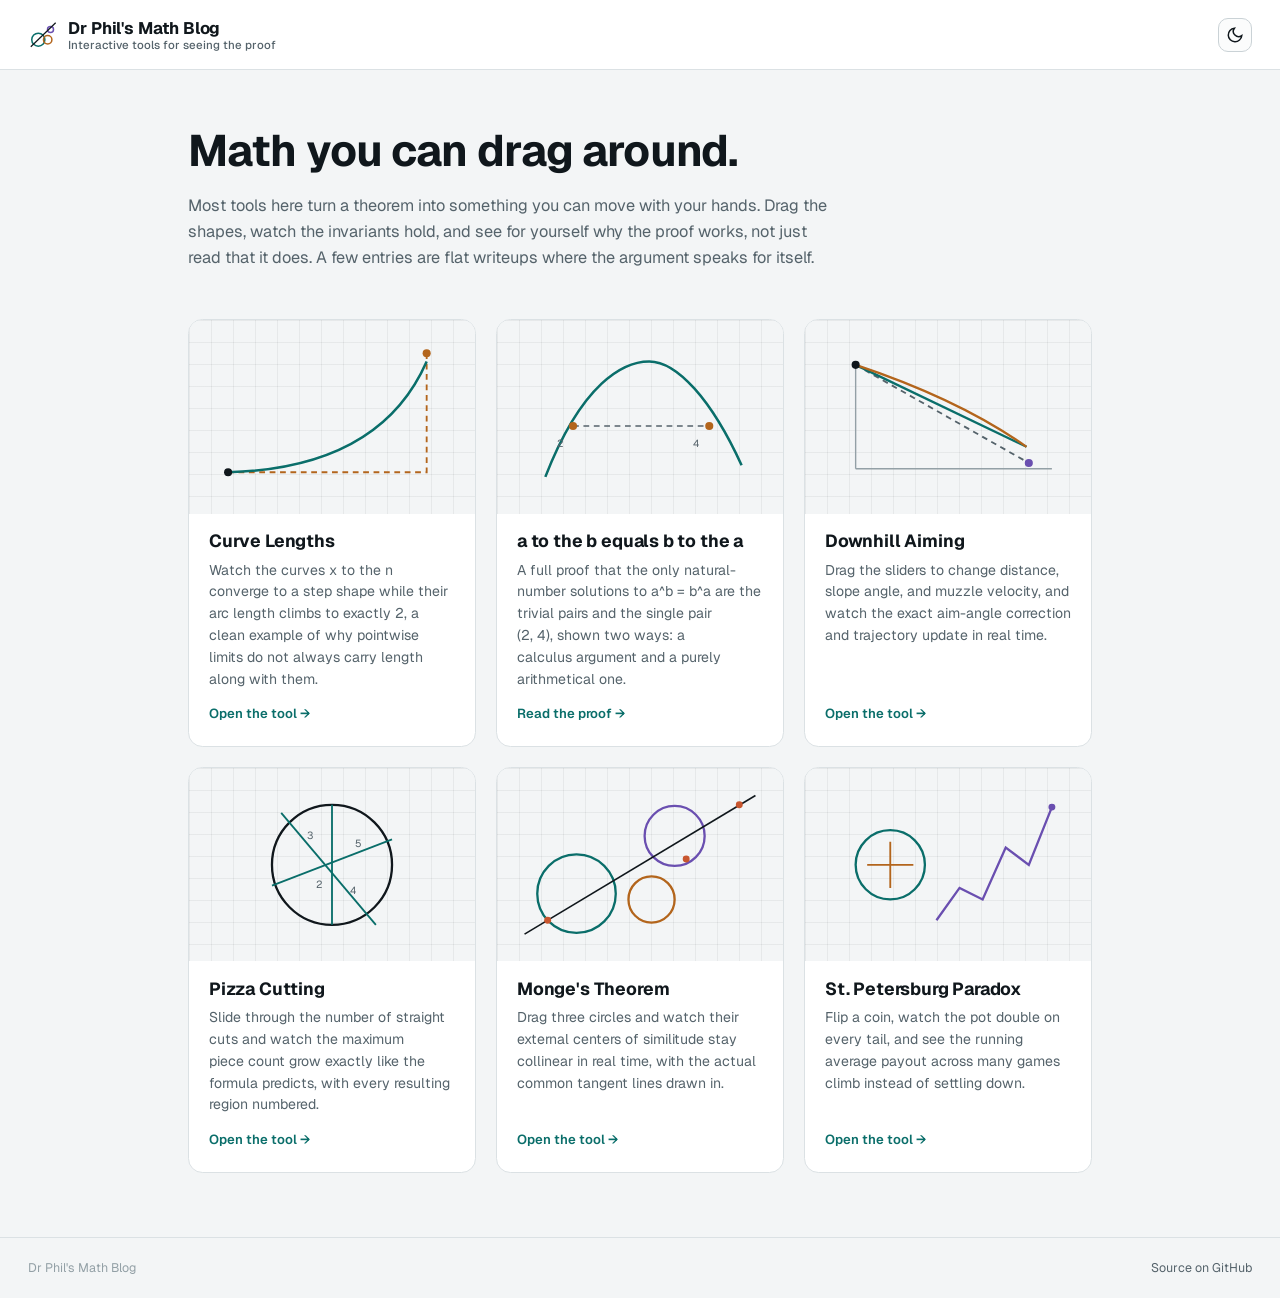
==== index.html @ b158f84a "Add St. Petersburg Paradox interactive coin flip simulator Adds a new tool page with a single coin f" ====
<!doctype html>
<html lang="en">
<head>
<meta charset="UTF-8" />
<meta name="viewport" content="width=device-width, initial-scale=1.0" />
<title>Dr Phil's Math Blog</title>
<meta name="description" content="Interactive math tools and explainers from Dr Phil: draggable, sliding, and animated illustrations of theorems from geometry, ballistics, combinatorics, and analysis." />

<link rel="preconnect" href="https://fonts.googleapis.com" />
<link rel="preconnect" href="https://fonts.gstatic.com" crossorigin />
<link href="https://api.fontshare.com/v2/css?f[]=jetbrains-mono@400,500,700&display=swap" rel="stylesheet" />
<link href="https://fonts.googleapis.com/css2?family=Geist:wght@400..700&display=swap" rel="stylesheet" />

<link rel="icon" href="data:image/svg+xml,%3Csvg xmlns='http://www.w3.org/2000/svg' viewBox='0 0 32 32'%3E%3Crect width='32' height='32' rx='6' fill='%230b0f14'/%3E%3Ccircle cx='11' cy='20' r='6' fill='none' stroke='%2358d3c9' stroke-width='1.6'/%3E%3Ccircle cx='21' cy='20' r='4' fill='none' stroke='%23e3a548' stroke-width='1.6'/%3E%3Ccircle cx='24' cy='10' r='3' fill='none' stroke='%23e3a548' stroke-width='1.6'/%3E%3Cline x1='4' y1='27' x2='29' y2='4' stroke='%23f2f4f6' stroke-width='1.2'/%3E%3C/svg%3E" />

<link rel="stylesheet" href="css/base.css" />
<link rel="stylesheet" href="css/theme.css" />
<link rel="stylesheet" href="css/home.css" />
</head>
<body>
<div class="home">

  <header class="home-topbar">
    <div class="brand" aria-label="Dr Phil's Math Blog logo">
      <svg width="30" height="30" viewBox="0 0 32 32" fill="none" aria-hidden="true">
        <circle cx="11" cy="21" r="7" stroke="var(--c-a)" stroke-width="1.6"/>
        <circle cx="21" cy="21" r="4.5" stroke="var(--c-b)" stroke-width="1.6"/>
        <circle cx="24" cy="10" r="3.2" stroke="var(--c-c)" stroke-width="1.6"/>
        <line x1="3" y1="28.5" x2="29.5" y2="3" stroke="var(--color-text)" stroke-width="1.3"/>
      </svg>
      <div class="brand-text">
        <span class="brand-title">Dr Phil's Math Blog</span>
        <span class="brand-sub">Interactive tools for seeing the proof</span>
      </div>
    </div>
    <button class="theme-toggle" id="themeToggle" type="button" aria-label="Switch to light mode">
      <svg width="18" height="18" viewBox="0 0 24 24" fill="none" stroke="currentColor" stroke-width="2"><path d="M21 12.79A9 9 0 1 1 11.21 3 7 7 0 0 0 21 12.79z"/></svg>
    </button>
  </header>

  <main class="home-main">

    <section class="hero">
      <h1>Math you can drag around.</h1>
      <p>Most tools here turn a theorem into something you can move with your hands. Drag the shapes, watch the invariants hold, and see for yourself why the proof works, not just read that it does. A few entries are flat writeups where the argument speaks for itself.</p>
    </section>

    <section class="tool-grid">

      <a class="tool-card" href="tools/curve-lengths/">
        <div class="tool-card-preview" aria-hidden="true">
          <svg viewBox="0 0 220 140" width="100%" height="100%">
            <path d="M20 118 L192 118 L192 15" fill="none" stroke="var(--c-b)" stroke-width="1.6" stroke-dasharray="5 4"/>
            <path d="M20 118 C 90 116, 160 95, 192 22" fill="none" stroke="var(--c-a)" stroke-width="2.2"/>
            <circle cx="20" cy="118" r="3.5" fill="var(--color-text)"/>
            <circle cx="192" cy="15" r="3.5" fill="var(--c-b)"/>
          </svg>
        </div>
        <div class="tool-card-body">
          <h2>Curve Lengths</h2>
          <p>Watch the curves x to the n converge to a step shape while their arc length climbs to exactly 2, a clean example of why pointwise limits do not always carry length along with them.</p>
          <span class="tool-card-cta">Open the tool &rarr;</span>
        </div>
      </a>
      <a class="tool-card" href="tools/ab-ba/">
        <div class="tool-card-preview" aria-hidden="true">
          <svg viewBox="0 0 220 140" width="100%" height="100%">
            <path d="M28 122 C 60 40, 96 22, 118 22 C 142 22, 172 55, 198 112" fill="none" stroke="var(--c-a)" stroke-width="2.2"/>
            <line x1="52" y1="78" x2="170" y2="78" stroke="var(--color-text-muted)" stroke-width="1.4" stroke-dasharray="5 4"/>
            <circle cx="52" cy="78" r="3.5" fill="var(--c-b)"/>
            <circle cx="170" cy="78" r="3.5" fill="var(--c-b)"/>
            <text x="38" y="96" font-size="9" fill="var(--color-text-muted)">2</text>
            <text x="156" y="96" font-size="9" fill="var(--color-text-muted)">4</text>
          </svg>
        </div>
        <div class="tool-card-body">
          <h2>a to the b equals b to the a</h2>
          <p>A full proof that the only natural-number solutions to a^b = b^a are the trivial pairs and the single pair (2, 4), shown two ways: a calculus argument and a purely arithmetical one.</p>
          <span class="tool-card-cta">Read the proof &rarr;</span>
        </div>
      </a>
      <a class="tool-card" href="tools/downhill-aiming/">
        <div class="tool-card-preview" aria-hidden="true">
          <svg viewBox="0 0 220 140" width="100%" height="100%">
            <line x1="30" y1="25" x2="30" y2="115" stroke="var(--color-text-faint)" stroke-width="1.2"/>
            <line x1="30" y1="115" x2="200" y2="115" stroke="var(--color-text-faint)" stroke-width="1.2"/>
            <line x1="30" y1="25" x2="180" y2="110" stroke="var(--color-text-muted)" stroke-width="1.6" stroke-dasharray="5 4"/>
            <line x1="30" y1="25" x2="178" y2="96" stroke="var(--c-a)" stroke-width="2"/>
            <path d="M30,25 Q120,55 178,96" fill="none" stroke="var(--c-b)" stroke-width="2"/>
            <circle cx="30" cy="25" r="3.5" fill="var(--color-text)"/>
            <circle cx="180" cy="110" r="3.5" fill="var(--c-c)"/>
          </svg>
        </div>
        <div class="tool-card-body">
          <h2>Downhill Aiming</h2>
          <p>Drag the sliders to change distance, slope angle, and muzzle velocity, and watch the exact aim-angle correction and trajectory update in real time.</p>
          <span class="tool-card-cta">Open the tool &rarr;</span>
        </div>
      </a>
      <a class="tool-card" href="tools/pizza-cutting/">
        <div class="tool-card-preview" aria-hidden="true">
          <svg viewBox="0 0 220 140" width="100%" height="100%">
            <circle cx="110" cy="70" r="52" fill="none" stroke="var(--color-text)" stroke-width="2"/>
            <line x1="66" y1="25" x2="148" y2="122" stroke="var(--c-a)" stroke-width="1.6"/>
            <line x1="58" y1="88" x2="162" y2="48" stroke="var(--c-a)" stroke-width="1.6"/>
            <line x1="110" y1="18" x2="110" y2="122" stroke="var(--c-a)" stroke-width="1.6"/>
            <text x="88" y="48" font-size="9" fill="var(--color-text-muted)">3</text>
            <text x="130" y="55" font-size="9" fill="var(--color-text-muted)">5</text>
            <text x="96" y="90" font-size="9" fill="var(--color-text-muted)">2</text>
            <text x="126" y="95" font-size="9" fill="var(--color-text-muted)">4</text>
          </svg>
        </div>
        <div class="tool-card-body">
          <h2>Pizza Cutting</h2>
          <p>Slide through the number of straight cuts and watch the maximum piece count grow exactly like the formula predicts, with every resulting region numbered.</p>
          <span class="tool-card-cta">Open the tool &rarr;</span>
        </div>
      </a>
      <a class="tool-card" href="tools/monge-theorem/">
        <div class="tool-card-preview" aria-hidden="true">
          <svg viewBox="0 0 220 140" width="100%" height="100%">
            <circle cx="55" cy="95" r="34" fill="none" stroke="var(--c-a)" stroke-width="2"/>
            <circle cx="120" cy="100" r="20" fill="none" stroke="var(--c-b)" stroke-width="2"/>
            <circle cx="140" cy="45" r="26" fill="none" stroke="var(--c-c)" stroke-width="2"/>
            <line x1="10" y1="130" x2="210" y2="10" stroke="var(--color-text)" stroke-width="1.4"/>
            <circle cx="196" cy="18" r="3" fill="var(--ext-color)"/>
            <circle cx="150" cy="65" r="3" fill="var(--ext-color)"/>
            <circle cx="30" cy="118" r="3" fill="var(--ext-color)"/>
          </svg>
        </div>
        <div class="tool-card-body">
          <h2>Monge's Theorem</h2>
          <p>Drag three circles and watch their external centers of similitude stay collinear in real time, with the actual common tangent lines drawn in.</p>
          <span class="tool-card-cta">Open the tool &rarr;</span>
        </div>
      </a>
      <a class="tool-card" href="tools/st-petersburg-paradox/">
        <div class="tool-card-preview" aria-hidden="true">
          <svg viewBox="0 0 220 140" width="100%" height="100%">
            <circle cx="60" cy="70" r="30" fill="none" stroke="var(--c-a)" stroke-width="2"/>
            <path d="M40 70 h40 M60 50 v40" stroke="var(--c-b)" stroke-width="1.6"/>
            <path d="M100 118 L120 90 L140 100 L160 55 L180 70 L200 20" fill="none" stroke="var(--c-c)" stroke-width="2"/>
            <circle cx="200" cy="20" r="3" fill="var(--c-c)"/>
          </svg>
        </div>
        <div class="tool-card-body">
          <h2>St. Petersburg Paradox</h2>
          <p>Flip a coin, watch the pot double on every tail, and see the running average payout across many games climb instead of settling down.</p>
          <span class="tool-card-cta">Open the tool &rarr;</span>
        </div>
      </a>

    </section>

  </main>

  <footer class="home-footer">
    <span>Dr Phil's Math Blog</span>
    <a href="https://github.com/DrPhil-dev/Dr-Phil-s-Math-Blog" target="_blank" rel="noopener">Source on GitHub</a>
  </footer>

</div>

<script src="js/home.js"></script>
</body>
</html>
---- css/base.css ----
*,
*::before,
*::after {
  box-sizing: border-box;
  margin: 0;
  padding: 0;
}

html {
  -moz-text-size-adjust: none;
  -webkit-text-size-adjust: none;
  text-size-adjust: none;
  -webkit-font-smoothing: antialiased;
  -moz-osx-font-smoothing: grayscale;
  text-rendering: optimizeLegibility;
}

body {
  min-height: 100dvh;
  line-height: 1.6;
  font-family: var(--font-body, sans-serif);
  font-size: var(--text-base);
  color: var(--color-text);
  background-color: var(--color-bg);
  overflow: hidden;
}

img,
picture,
video,
canvas,
svg {
  display: block;
  max-width: 100%;
  height: auto;
}
ul[role='list'],
ol[role='list'] {
  list-style: none;
}
input,
button,
textarea,
select {
  font: inherit;
  color: inherit;
}

h1,
h2,
h3,
h4,
h5,
h6 {
  text-wrap: balance;
  line-height: 1.15;
}
p,
li,
figcaption {
  text-wrap: pretty;
}

::selection {
  background: oklch(from var(--color-primary) l c h / 0.25);
  color: var(--color-text);
}

:focus-visible {
  outline: 2px solid var(--color-primary);
  outline-offset: 2px;
  border-radius: var(--radius-sm);
}

@media (prefers-reduced-motion: reduce) {
  *,
  *::before,
  *::after {
    animation-duration: 0.01ms !important;
    animation-iteration-count: 1 !important;
    transition-duration: 0.01ms !important;
  }
}

button {
  cursor: pointer;
  background: none;
  border: none;
}
table {
  border-collapse: collapse;
  width: 100%;
}

a,
button,
[role='button'],
[role='link'],
input,
textarea,
select {
  transition:
    color var(--transition-interactive),
    background var(--transition-interactive),
    border-color var(--transition-interactive),
    box-shadow var(--transition-interactive);
}

.sr-only {
  position: absolute;
  width: 1px;
  height: 1px;
  padding: 0;
  margin: -1px;
  overflow: hidden;
  clip: rect(0, 0, 0, 0);
  white-space: nowrap;
  border-width: 0;
}
---- css/theme.css ----
:root,
[data-theme='light'] {
  --color-bg: #f3f5f6;
  --color-surface: #ffffff;
  --color-surface-2: #fbfcfc;
  --color-surface-offset: #eceff1;
  --color-divider: #dbe1e4;
  --color-border: #cad2d6;

  --color-text: #10171c;
  --color-text-muted: #55636b;
  --color-text-faint: #93a0a6;
  --color-text-inverse: #f7f9fa;

  --color-primary: #0a6e6a;
  --color-primary-hover: #085652;
  --color-primary-highlight: #d6e9e7;

  /* circle identity colors */
  --c-a: #0a6e6a;
  --c-b: #b3651c;
  --c-c: #6a4fb0;

  --line-color: #10171c;
  --ext-color: #c8562f;
  --int-color: #3a7ecf;
  --pair-ab: #c8562f;
  --pair-bc: #3a7ecf;
  --pair-ac: #1f9e6d;

  --shadow-sm: 0 1px 2px oklch(0.2 0.01 210 / 0.08);
  --shadow-md: 0 4px 16px oklch(0.2 0.01 210 / 0.10);
  --shadow-lg: 0 16px 40px oklch(0.2 0.01 210 / 0.16);

  --radius-sm: 0.375rem;
  --radius-md: 0.625rem;
  --radius-lg: 0.9rem;
  --radius-full: 9999px;
  --transition-interactive: 160ms cubic-bezier(0.16, 1, 0.3, 1);

  --font-display: 'Geist', 'Segoe UI', sans-serif;
  --font-body: 'Geist', 'Segoe UI', sans-serif;
  --font-mono: 'JetBrains Mono', 'Consolas', monospace;

  --grid-line: oklch(0.2 0.01 210 / 0.06);
  --grid-line-strong: oklch(0.2 0.01 210 / 0.11);

  color-scheme: light;
}

[data-theme='dark'] {
  --color-bg: #0a0e12;
  --color-surface: #10151a;
  --color-surface-2: #141a20;
  --color-surface-offset: #171e25;
  --color-divider: #232c33;
  --color-border: #2b3540;

  --color-text: #eef2f4;
  --color-text-muted: #92a2ab;
  --color-text-faint: #576570;
  --color-text-inverse: #0a0e12;

  --color-primary: #4fc3bb;
  --color-primary-hover: #6bd4cc;
  --color-primary-highlight: #17302e;

  --c-a: #4fc3bb;
  --c-b: #e3a548;
  --c-c: #a586f0;

  --line-color: #f2f4f6;
  --ext-color: #ef8452;
  --int-color: #6fb1f2;
  --pair-ab: #ef8452;
  --pair-bc: #6fb1f2;
  --pair-ac: #4fd39a;

  --shadow-sm: 0 1px 2px oklch(0 0 0 / 0.3);
  --shadow-md: 0 4px 16px oklch(0 0 0 / 0.35);
  --shadow-lg: 0 16px 40px oklch(0 0 0 / 0.5);

  --grid-line: oklch(1 0 0 / 0.045);
  --grid-line-strong: oklch(1 0 0 / 0.09);

  color-scheme: dark;
}

@media (prefers-color-scheme: dark) {
  :root:not([data-theme='light']) {
    --color-bg: #0a0e12;
    --color-surface: #10151a;
    --color-surface-2: #141a20;
    --color-surface-offset: #171e25;
    --color-divider: #232c33;
    --color-border: #2b3540;
    --color-text: #eef2f4;
    --color-text-muted: #92a2ab;
    --color-text-faint: #576570;
    --color-text-inverse: #0a0e12;
    --color-primary: #4fc3bb;
    --color-primary-hover: #6bd4cc;
    --color-primary-highlight: #17302e;
    --c-a: #4fc3bb;
    --c-b: #e3a548;
    --c-c: #a586f0;
    --line-color: #f2f4f6;
    --ext-color: #ef8452;
    --int-color: #6fb1f2;
    --pair-ab: #ef8452;
    --pair-bc: #6fb1f2;
    --pair-ac: #4fd39a;
    --grid-line: oklch(1 0 0 / 0.045);
    --grid-line-strong: oklch(1 0 0 / 0.09);
    color-scheme: dark;
  }
}
---- css/home.css ----
body {
  overflow: auto;
}

.home {
  min-height: 100dvh;
  display: flex;
  flex-direction: column;
}

/* ---------- topbar ---------- */

.home-topbar {
  display: flex;
  align-items: center;
  justify-content: space-between;
  gap: 1rem;
  padding: 1.1rem 1.75rem;
  border-bottom: 1px solid var(--color-divider);
  background: var(--color-surface);
}

.brand {
  display: flex;
  align-items: center;
  gap: 0.65rem;
}

.brand-text {
  display: flex;
  flex-direction: column;
  line-height: 1.2;
}

.brand-title {
  font-family: var(--font-display);
  font-weight: 700;
  font-size: 1.05rem;
  letter-spacing: -0.01em;
}

.brand-sub {
  font-size: 0.72rem;
  color: var(--color-text-muted);
  font-weight: 500;
}

.theme-toggle {
  width: 34px;
  height: 34px;
  display: grid;
  place-items: center;
  border-radius: var(--radius-md);
  border: 1px solid var(--color-border);
  background: var(--color-surface-2);
  color: var(--color-text);
  cursor: pointer;
  flex-shrink: 0;
}
.theme-toggle:hover {
  border-color: var(--color-text-faint);
}

/* ---------- main ---------- */

.home-main {
  flex: 1;
  max-width: 960px;
  width: 100%;
  margin: 0 auto;
  padding: 3.5rem 1.75rem 4rem;
}

.hero {
  margin-bottom: 3rem;
  max-width: 640px;
}

.hero h1 {
  font-family: var(--font-display);
  font-size: clamp(2rem, 4.5vw, 2.75rem);
  font-weight: 700;
  letter-spacing: -0.02em;
  line-height: 1.15;
  margin-bottom: 1rem;
}

.hero p {
  font-size: 1.02rem;
  color: var(--color-text-muted);
  line-height: 1.6;
}

/* ---------- tool grid ---------- */

.tool-grid {
  display: grid;
  grid-template-columns: repeat(auto-fill, minmax(280px, 1fr));
  gap: 1.25rem;
}

.tool-card {
  display: flex;
  flex-direction: column;
  border: 1px solid var(--color-divider);
  border-radius: var(--radius-lg);
  background: var(--color-surface);
  overflow: hidden;
  text-decoration: none;
  color: inherit;
  transition: border-color var(--transition-interactive), transform var(--transition-interactive), box-shadow var(--transition-interactive);
}

a.tool-card:hover {
  border-color: var(--color-primary);
  transform: translateY(-2px);
  box-shadow: var(--shadow-md);
}

.tool-card-preview {
  aspect-ratio: 16 / 10;
  background: var(--color-bg);
  background-image:
    linear-gradient(var(--grid-line) 1px, transparent 1px),
    linear-gradient(90deg, var(--grid-line) 1px, transparent 1px);
  background-size: 22px 22px;
  display: flex;
  align-items: center;
  justify-content: center;
  padding: 1rem;
}

.tool-card-preview-empty {
  color: var(--color-text-faint);
}

.tool-card-body {
  padding: 1.1rem 1.25rem 1.35rem;
  display: flex;
  flex-direction: column;
  gap: 0.5rem;
  flex: 1;
}

.tool-card-body h2 {
  font-family: var(--font-display);
  font-size: 1.1rem;
  font-weight: 700;
  letter-spacing: -0.01em;
}

.tool-card-body p {
  font-size: 0.88rem;
  color: var(--color-text-muted);
  line-height: 1.55;
  flex: 1;
}

.tool-card-cta {
  font-size: 0.82rem;
  font-weight: 600;
  color: var(--color-primary);
  margin-top: 0.3rem;
}

.tool-card-placeholder {
  cursor: default;
  opacity: 0.7;
}

/* ---------- footer ---------- */

.home-footer {
  display: flex;
  align-items: center;
  justify-content: space-between;
  gap: 1rem;
  padding: 1.25rem 1.75rem;
  border-top: 1px solid var(--color-divider);
  font-size: 0.78rem;
  color: var(--color-text-faint);
}

.home-footer a {
  color: var(--color-text-muted);
  text-decoration: none;
}
.home-footer a:hover {
  color: var(--color-text);
  text-decoration: underline;
}

/* ---------- responsive ---------- */

@media (max-width: 560px) {
  .home-topbar {
    padding: 1rem 1.25rem;
  }
  .home-main {
    padding: 2.25rem 1.25rem 3rem;
  }
  .home-footer {
    flex-direction: column;
    align-items: flex-start;
    gap: 0.4rem;
  }
}
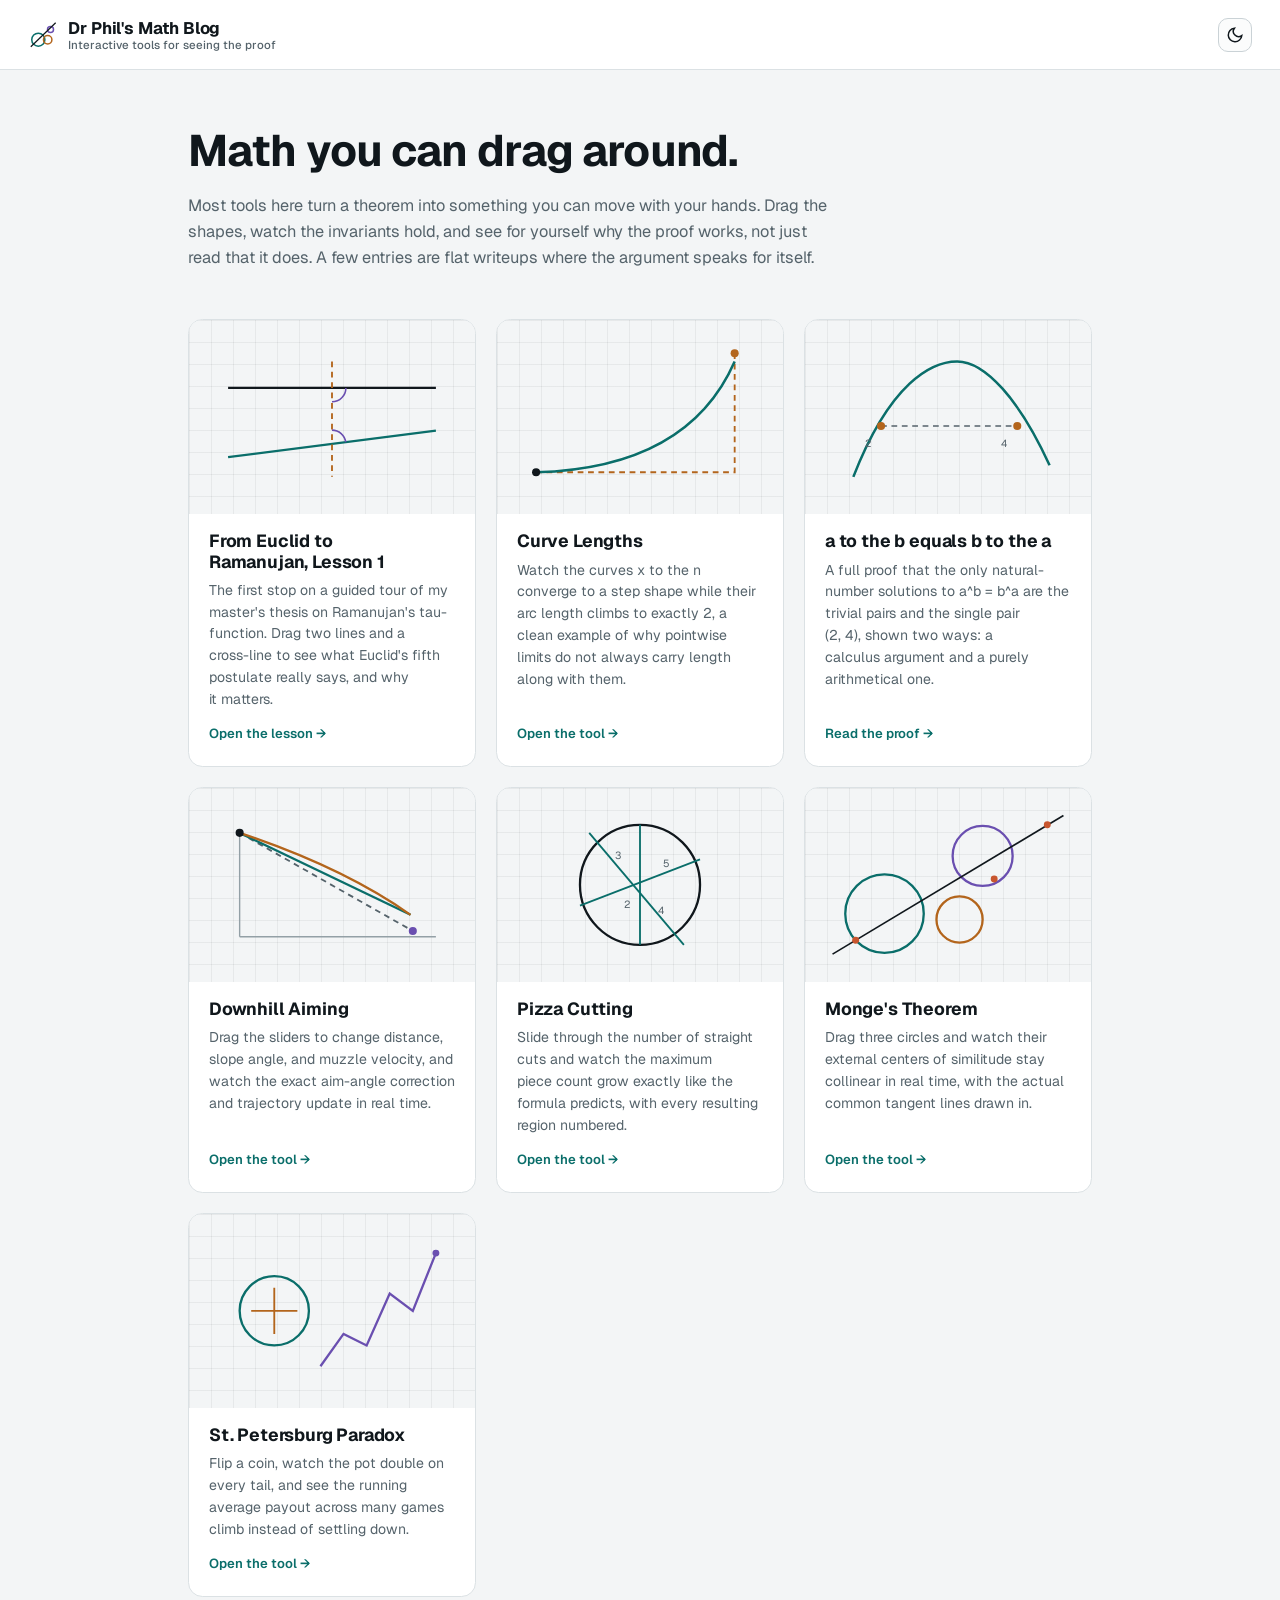
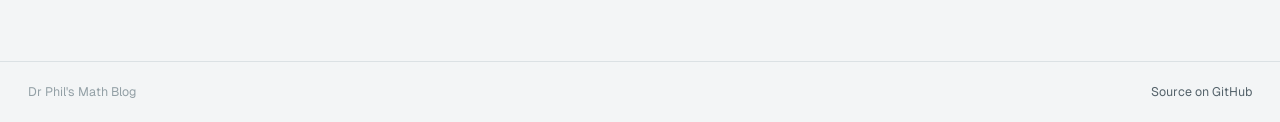
==== commit 4dc3824b: "Add Lesson 1 of the thesis guided tour: Euclid's fifth postulate Interactive companion page for the " ====
--- a/index.html
+++ b/index.html
@@ -46,6 +46,23 @@
     </section>
 
     <section class="tool-grid">
+
+      <a class="tool-card" href="tour/01-parallel-postulate/">
+        <div class="tool-card-preview" aria-hidden="true">
+          <svg viewBox="0 0 220 140" width="100%" height="100%">
+            <line x1="20" y1="45" x2="200" y2="45" stroke="var(--color-text)" stroke-width="2"/>
+            <line x1="20" y1="105" x2="200" y2="82" stroke="var(--c-a)" stroke-width="2"/>
+            <line x1="110" y1="22" x2="110" y2="122" stroke="var(--c-b)" stroke-width="1.6" stroke-dasharray="5 4"/>
+            <path d="M 122 45 A 12 12 0 0 1 110 57" fill="none" stroke="var(--c-c)" stroke-width="1.4"/>
+            <path d="M 110 81.5 A 12 12 0 0 1 121.9 92" fill="none" stroke="var(--c-c)" stroke-width="1.4"/>
+          </svg>
+        </div>
+        <div class="tool-card-body">
+          <h2>From Euclid to Ramanujan, Lesson 1</h2>
+          <p>The first stop on a guided tour of my master's thesis on Ramanujan's tau-function. Drag two lines and a cross-line to see what Euclid's fifth postulate really says, and why it matters.</p>
+          <span class="tool-card-cta">Open the lesson &rarr;</span>
+        </div>
+      </a>
 
       <a class="tool-card" href="tools/curve-lengths/">
         <div class="tool-card-preview" aria-hidden="true">
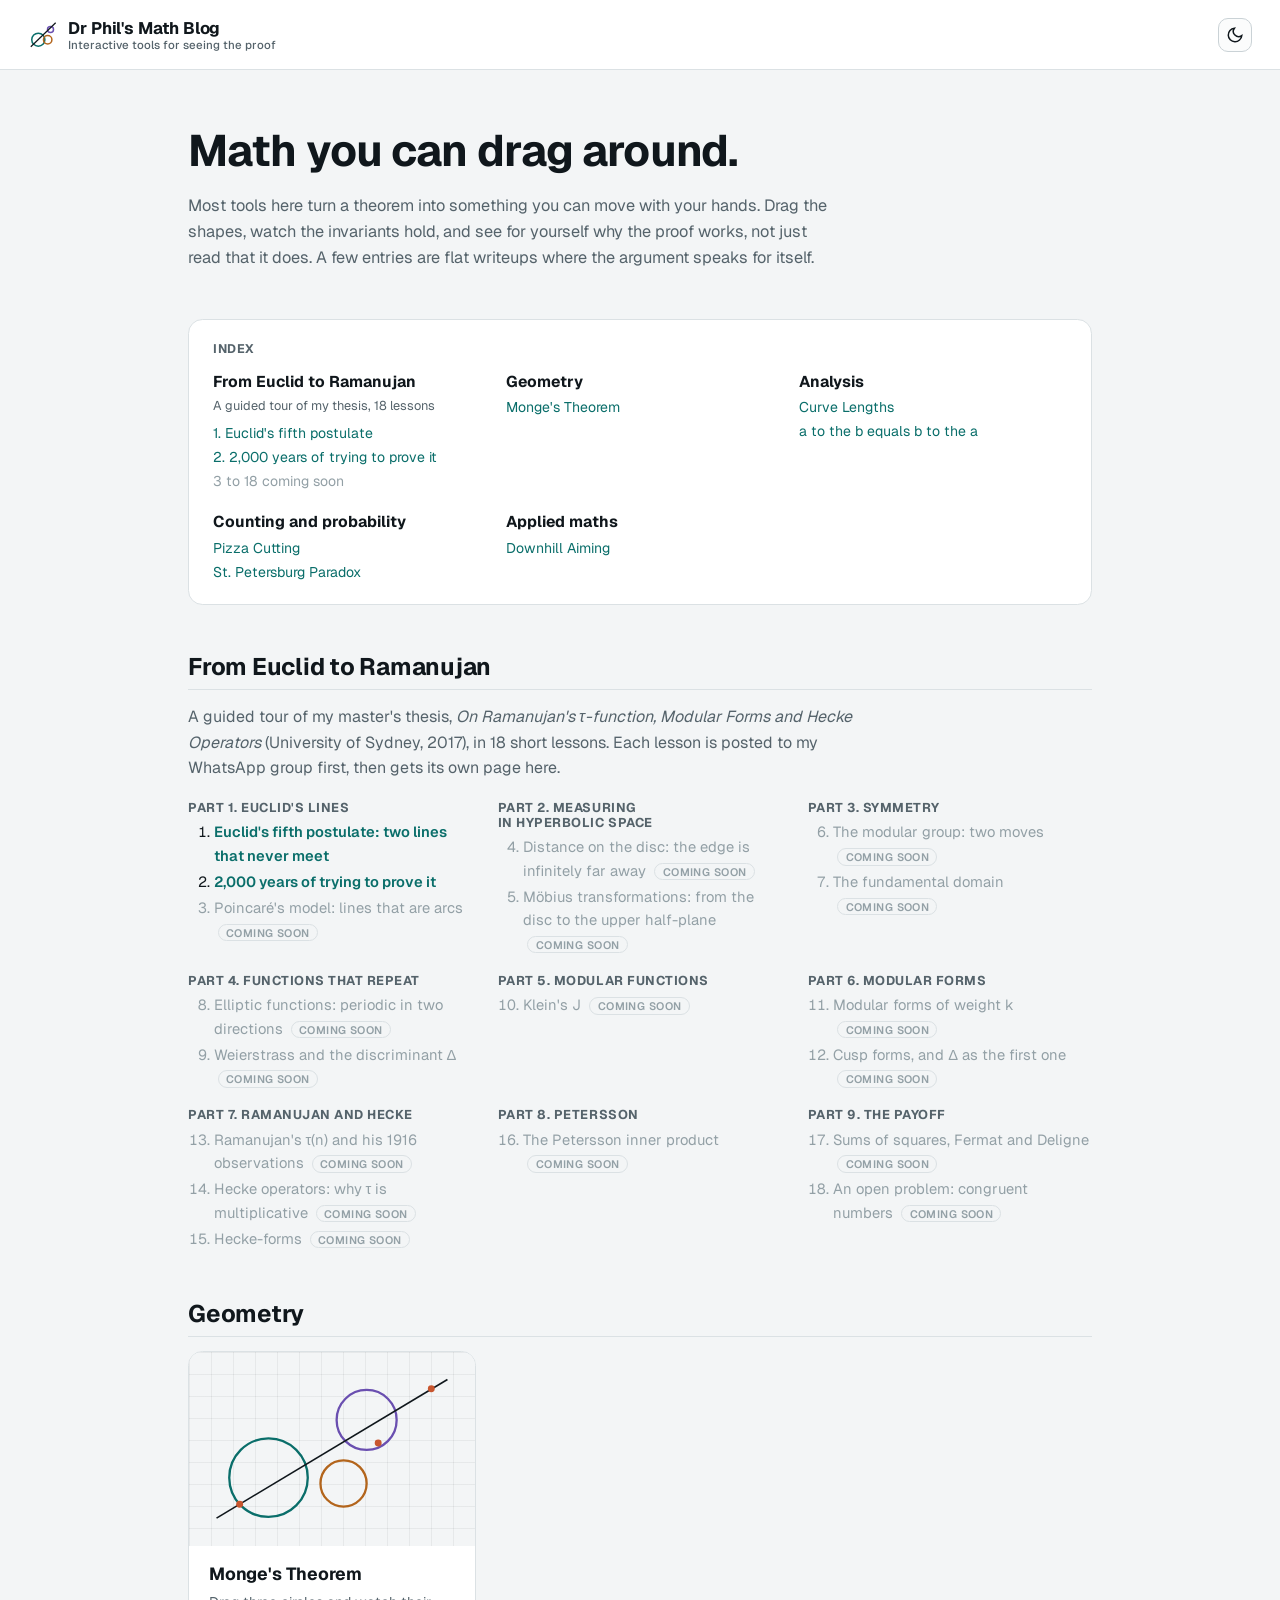
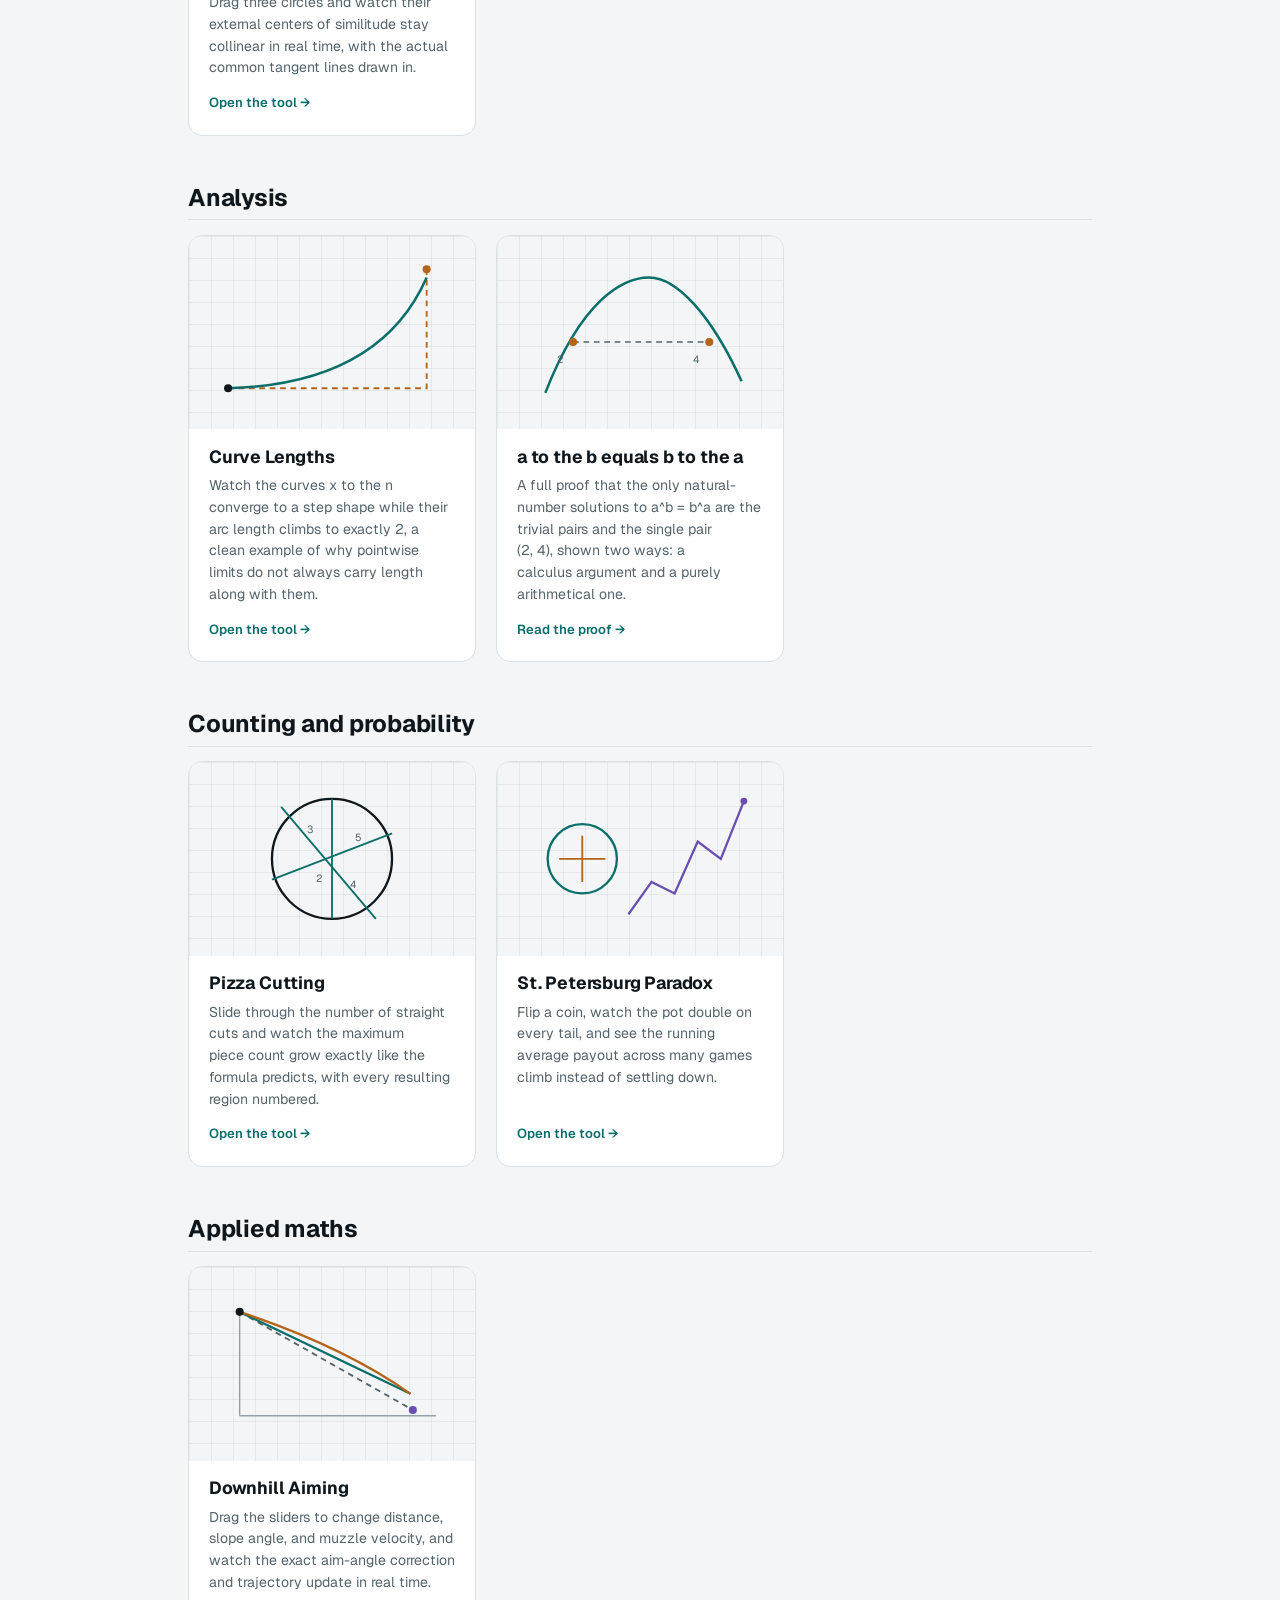
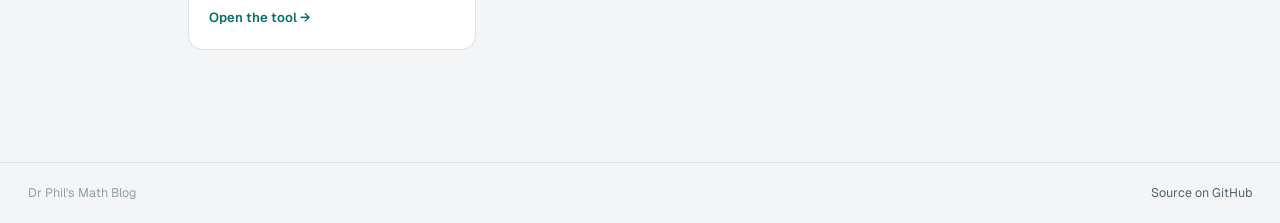
==== commit 928e0b0a: "Add Lesson 2 of the thesis tour (timeline of the parallel postulate) and a topic index on the home p" ====
--- a/index.html
+++ b/index.html
@@ -45,128 +45,227 @@
       <p>Most tools here turn a theorem into something you can move with your hands. Drag the shapes, watch the invariants hold, and see for yourself why the proof works, not just read that it does. A few entries are flat writeups where the argument speaks for itself.</p>
     </section>
 
-    <section class="tool-grid">
-
-      <a class="tool-card" href="tour/01-parallel-postulate/">
-        <div class="tool-card-preview" aria-hidden="true">
-          <svg viewBox="0 0 220 140" width="100%" height="100%">
-            <line x1="20" y1="45" x2="200" y2="45" stroke="var(--color-text)" stroke-width="2"/>
-            <line x1="20" y1="105" x2="200" y2="82" stroke="var(--c-a)" stroke-width="2"/>
-            <line x1="110" y1="22" x2="110" y2="122" stroke="var(--c-b)" stroke-width="1.6" stroke-dasharray="5 4"/>
-            <path d="M 122 45 A 12 12 0 0 1 110 57" fill="none" stroke="var(--c-c)" stroke-width="1.4"/>
-            <path d="M 110 81.5 A 12 12 0 0 1 121.9 92" fill="none" stroke="var(--c-c)" stroke-width="1.4"/>
-          </svg>
-        </div>
-        <div class="tool-card-body">
-          <h2>From Euclid to Ramanujan, Lesson 1</h2>
-          <p>The first stop on a guided tour of my master's thesis on Ramanujan's tau-function. Drag two lines and a cross-line to see what Euclid's fifth postulate really says, and why it matters.</p>
-          <span class="tool-card-cta">Open the lesson &rarr;</span>
-        </div>
-      </a>
-
-      <a class="tool-card" href="tools/curve-lengths/">
-        <div class="tool-card-preview" aria-hidden="true">
-          <svg viewBox="0 0 220 140" width="100%" height="100%">
-            <path d="M20 118 L192 118 L192 15" fill="none" stroke="var(--c-b)" stroke-width="1.6" stroke-dasharray="5 4"/>
-            <path d="M20 118 C 90 116, 160 95, 192 22" fill="none" stroke="var(--c-a)" stroke-width="2.2"/>
-            <circle cx="20" cy="118" r="3.5" fill="var(--color-text)"/>
-            <circle cx="192" cy="15" r="3.5" fill="var(--c-b)"/>
-          </svg>
-        </div>
-        <div class="tool-card-body">
-          <h2>Curve Lengths</h2>
-          <p>Watch the curves x to the n converge to a step shape while their arc length climbs to exactly 2, a clean example of why pointwise limits do not always carry length along with them.</p>
-          <span class="tool-card-cta">Open the tool &rarr;</span>
-        </div>
-      </a>
-      <a class="tool-card" href="tools/ab-ba/">
-        <div class="tool-card-preview" aria-hidden="true">
-          <svg viewBox="0 0 220 140" width="100%" height="100%">
-            <path d="M28 122 C 60 40, 96 22, 118 22 C 142 22, 172 55, 198 112" fill="none" stroke="var(--c-a)" stroke-width="2.2"/>
-            <line x1="52" y1="78" x2="170" y2="78" stroke="var(--color-text-muted)" stroke-width="1.4" stroke-dasharray="5 4"/>
-            <circle cx="52" cy="78" r="3.5" fill="var(--c-b)"/>
-            <circle cx="170" cy="78" r="3.5" fill="var(--c-b)"/>
-            <text x="38" y="96" font-size="9" fill="var(--color-text-muted)">2</text>
-            <text x="156" y="96" font-size="9" fill="var(--color-text-muted)">4</text>
-          </svg>
-        </div>
-        <div class="tool-card-body">
-          <h2>a to the b equals b to the a</h2>
-          <p>A full proof that the only natural-number solutions to a^b = b^a are the trivial pairs and the single pair (2, 4), shown two ways: a calculus argument and a purely arithmetical one.</p>
-          <span class="tool-card-cta">Read the proof &rarr;</span>
-        </div>
-      </a>
-      <a class="tool-card" href="tools/downhill-aiming/">
-        <div class="tool-card-preview" aria-hidden="true">
-          <svg viewBox="0 0 220 140" width="100%" height="100%">
-            <line x1="30" y1="25" x2="30" y2="115" stroke="var(--color-text-faint)" stroke-width="1.2"/>
-            <line x1="30" y1="115" x2="200" y2="115" stroke="var(--color-text-faint)" stroke-width="1.2"/>
-            <line x1="30" y1="25" x2="180" y2="110" stroke="var(--color-text-muted)" stroke-width="1.6" stroke-dasharray="5 4"/>
-            <line x1="30" y1="25" x2="178" y2="96" stroke="var(--c-a)" stroke-width="2"/>
-            <path d="M30,25 Q120,55 178,96" fill="none" stroke="var(--c-b)" stroke-width="2"/>
-            <circle cx="30" cy="25" r="3.5" fill="var(--color-text)"/>
-            <circle cx="180" cy="110" r="3.5" fill="var(--c-c)"/>
-          </svg>
-        </div>
-        <div class="tool-card-body">
-          <h2>Downhill Aiming</h2>
-          <p>Drag the sliders to change distance, slope angle, and muzzle velocity, and watch the exact aim-angle correction and trajectory update in real time.</p>
-          <span class="tool-card-cta">Open the tool &rarr;</span>
-        </div>
-      </a>
-      <a class="tool-card" href="tools/pizza-cutting/">
-        <div class="tool-card-preview" aria-hidden="true">
-          <svg viewBox="0 0 220 140" width="100%" height="100%">
-            <circle cx="110" cy="70" r="52" fill="none" stroke="var(--color-text)" stroke-width="2"/>
-            <line x1="66" y1="25" x2="148" y2="122" stroke="var(--c-a)" stroke-width="1.6"/>
-            <line x1="58" y1="88" x2="162" y2="48" stroke="var(--c-a)" stroke-width="1.6"/>
-            <line x1="110" y1="18" x2="110" y2="122" stroke="var(--c-a)" stroke-width="1.6"/>
-            <text x="88" y="48" font-size="9" fill="var(--color-text-muted)">3</text>
-            <text x="130" y="55" font-size="9" fill="var(--color-text-muted)">5</text>
-            <text x="96" y="90" font-size="9" fill="var(--color-text-muted)">2</text>
-            <text x="126" y="95" font-size="9" fill="var(--color-text-muted)">4</text>
-          </svg>
-        </div>
-        <div class="tool-card-body">
-          <h2>Pizza Cutting</h2>
-          <p>Slide through the number of straight cuts and watch the maximum piece count grow exactly like the formula predicts, with every resulting region numbered.</p>
-          <span class="tool-card-cta">Open the tool &rarr;</span>
-        </div>
-      </a>
-      <a class="tool-card" href="tools/monge-theorem/">
-        <div class="tool-card-preview" aria-hidden="true">
-          <svg viewBox="0 0 220 140" width="100%" height="100%">
-            <circle cx="55" cy="95" r="34" fill="none" stroke="var(--c-a)" stroke-width="2"/>
-            <circle cx="120" cy="100" r="20" fill="none" stroke="var(--c-b)" stroke-width="2"/>
-            <circle cx="140" cy="45" r="26" fill="none" stroke="var(--c-c)" stroke-width="2"/>
-            <line x1="10" y1="130" x2="210" y2="10" stroke="var(--color-text)" stroke-width="1.4"/>
-            <circle cx="196" cy="18" r="3" fill="var(--ext-color)"/>
-            <circle cx="150" cy="65" r="3" fill="var(--ext-color)"/>
-            <circle cx="30" cy="118" r="3" fill="var(--ext-color)"/>
-          </svg>
-        </div>
-        <div class="tool-card-body">
-          <h2>Monge's Theorem</h2>
-          <p>Drag three circles and watch their external centers of similitude stay collinear in real time, with the actual common tangent lines drawn in.</p>
-          <span class="tool-card-cta">Open the tool &rarr;</span>
-        </div>
-      </a>
-      <a class="tool-card" href="tools/st-petersburg-paradox/">
-        <div class="tool-card-preview" aria-hidden="true">
-          <svg viewBox="0 0 220 140" width="100%" height="100%">
-            <circle cx="60" cy="70" r="30" fill="none" stroke="var(--c-a)" stroke-width="2"/>
-            <path d="M40 70 h40 M60 50 v40" stroke="var(--c-b)" stroke-width="1.6"/>
-            <path d="M100 118 L120 90 L140 100 L160 55 L180 70 L200 20" fill="none" stroke="var(--c-c)" stroke-width="2"/>
-            <circle cx="200" cy="20" r="3" fill="var(--c-c)"/>
-          </svg>
-        </div>
-        <div class="tool-card-body">
-          <h2>St. Petersburg Paradox</h2>
-          <p>Flip a coin, watch the pot double on every tail, and see the running average payout across many games climb instead of settling down.</p>
-          <span class="tool-card-cta">Open the tool &rarr;</span>
-        </div>
-      </a>
-
+    <nav class="site-index" aria-label="Index of topics">
+      <h2 class="index-title">Index</h2>
+      <div class="index-cols">
+        <div>
+          <h3><a href="#tour">From Euclid to Ramanujan</a></h3>
+          <p class="index-sub">A guided tour of my thesis, 18 lessons</p>
+          <ul><li><a href="tour/01-parallel-postulate/">1. Euclid's fifth postulate</a></li><li><a href="tour/02-two-thousand-years/">2. 2,000 years of trying to prove it</a></li><li class="soon">3 to 18 coming soon</li></ul>
+        </div>
+        <div>
+          <h3><a href="#geometry">Geometry</a></h3>
+          <ul><li><a href="tools/monge-theorem/">Monge's Theorem</a></li></ul>
+        </div>
+        <div>
+          <h3><a href="#analysis">Analysis</a></h3>
+          <ul><li><a href="tools/curve-lengths/">Curve Lengths</a></li><li><a href="tools/ab-ba/">a to the b equals b to the a</a></li></ul>
+        </div>
+        <div>
+          <h3><a href="#counting">Counting and probability</a></h3>
+          <ul><li><a href="tools/pizza-cutting/">Pizza Cutting</a></li><li><a href="tools/st-petersburg-paradox/">St. Petersburg Paradox</a></li></ul>
+        </div>
+        <div>
+          <h3><a href="#applied">Applied maths</a></h3>
+          <ul><li><a href="tools/downhill-aiming/">Downhill Aiming</a></li></ul>
+        </div>
+      </div>
+    </nav>
+
+    <section class="topic" id="tour">
+      <h2 class="topic-title">From Euclid to Ramanujan</h2>
+      <p class="topic-intro">A guided tour of my master's thesis, <em>On Ramanujan's &tau;-function, Modular Forms and Hecke Operators</em> (University of Sydney, 2017), in 18 short lessons. Each lesson is posted to my WhatsApp group first, then gets its own page here.</p>
+      <div class="tour-parts">
+        <div class="tour-part">
+          <h3>Part 1. Euclid's lines</h3>
+          <ol>
+            <li value="1"><a href="tour/01-parallel-postulate/">Euclid's fifth postulate: two lines that never meet</a></li>
+            <li value="2"><a href="tour/02-two-thousand-years/">2,000 years of trying to prove it</a></li>
+            <li value="3" class="soon">Poincaré's model: lines that are arcs <span class="soon-tag">coming soon</span></li>
+          </ol>
+        </div>
+        <div class="tour-part">
+          <h3>Part 2. Measuring in hyperbolic space</h3>
+          <ol>
+            <li value="4" class="soon">Distance on the disc: the edge is infinitely far away <span class="soon-tag">coming soon</span></li>
+            <li value="5" class="soon">Möbius transformations: from the disc to the upper half-plane <span class="soon-tag">coming soon</span></li>
+          </ol>
+        </div>
+        <div class="tour-part">
+          <h3>Part 3. Symmetry</h3>
+          <ol>
+            <li value="6" class="soon">The modular group: two moves <span class="soon-tag">coming soon</span></li>
+            <li value="7" class="soon">The fundamental domain <span class="soon-tag">coming soon</span></li>
+          </ol>
+        </div>
+        <div class="tour-part">
+          <h3>Part 4. Functions that repeat</h3>
+          <ol>
+            <li value="8" class="soon">Elliptic functions: periodic in two directions <span class="soon-tag">coming soon</span></li>
+            <li value="9" class="soon">Weierstrass and the discriminant Δ <span class="soon-tag">coming soon</span></li>
+          </ol>
+        </div>
+        <div class="tour-part">
+          <h3>Part 5. Modular functions</h3>
+          <ol>
+            <li value="10" class="soon">Klein's J <span class="soon-tag">coming soon</span></li>
+          </ol>
+        </div>
+        <div class="tour-part">
+          <h3>Part 6. Modular forms</h3>
+          <ol>
+            <li value="11" class="soon">Modular forms of weight k <span class="soon-tag">coming soon</span></li>
+            <li value="12" class="soon">Cusp forms, and Δ as the first one <span class="soon-tag">coming soon</span></li>
+          </ol>
+        </div>
+        <div class="tour-part">
+          <h3>Part 7. Ramanujan and Hecke</h3>
+          <ol>
+            <li value="13" class="soon">Ramanujan's τ(n) and his 1916 observations <span class="soon-tag">coming soon</span></li>
+            <li value="14" class="soon">Hecke operators: why τ is multiplicative <span class="soon-tag">coming soon</span></li>
+            <li value="15" class="soon">Hecke-forms <span class="soon-tag">coming soon</span></li>
+          </ol>
+        </div>
+        <div class="tour-part">
+          <h3>Part 8. Petersson</h3>
+          <ol>
+            <li value="16" class="soon">The Petersson inner product <span class="soon-tag">coming soon</span></li>
+          </ol>
+        </div>
+        <div class="tour-part">
+          <h3>Part 9. The payoff</h3>
+          <ol>
+            <li value="17" class="soon">Sums of squares, Fermat and Deligne <span class="soon-tag">coming soon</span></li>
+            <li value="18" class="soon">An open problem: congruent numbers <span class="soon-tag">coming soon</span></li>
+          </ol>
+        </div>
+      </div>
+    </section>
+
+    <section class="topic" id="geometry">
+      <h2 class="topic-title">Geometry</h2>
+      <div class="tool-grid">
+        <a class="tool-card" href="tools/monge-theorem/">
+          <div class="tool-card-preview" aria-hidden="true">
+            <svg viewBox="0 0 220 140" width="100%" height="100%">
+              <circle cx="55" cy="95" r="34" fill="none" stroke="var(--c-a)" stroke-width="2"/>
+              <circle cx="120" cy="100" r="20" fill="none" stroke="var(--c-b)" stroke-width="2"/>
+              <circle cx="140" cy="45" r="26" fill="none" stroke="var(--c-c)" stroke-width="2"/>
+              <line x1="10" y1="130" x2="210" y2="10" stroke="var(--color-text)" stroke-width="1.4"/>
+              <circle cx="196" cy="18" r="3" fill="var(--ext-color)"/>
+              <circle cx="150" cy="65" r="3" fill="var(--ext-color)"/>
+              <circle cx="30" cy="118" r="3" fill="var(--ext-color)"/>
+            </svg>
+          </div>
+          <div class="tool-card-body">
+            <h2>Monge's Theorem</h2>
+            <p>Drag three circles and watch their external centers of similitude stay collinear in real time, with the actual common tangent lines drawn in.</p>
+            <span class="tool-card-cta">Open the tool &rarr;</span>
+          </div>
+        </a>
+      </div>
+    </section>
+
+    <section class="topic" id="analysis">
+      <h2 class="topic-title">Analysis</h2>
+      <div class="tool-grid">
+        <a class="tool-card" href="tools/curve-lengths/">
+          <div class="tool-card-preview" aria-hidden="true">
+            <svg viewBox="0 0 220 140" width="100%" height="100%">
+              <path d="M20 118 L192 118 L192 15" fill="none" stroke="var(--c-b)" stroke-width="1.6" stroke-dasharray="5 4"/>
+              <path d="M20 118 C 90 116, 160 95, 192 22" fill="none" stroke="var(--c-a)" stroke-width="2.2"/>
+              <circle cx="20" cy="118" r="3.5" fill="var(--color-text)"/>
+              <circle cx="192" cy="15" r="3.5" fill="var(--c-b)"/>
+            </svg>
+          </div>
+          <div class="tool-card-body">
+            <h2>Curve Lengths</h2>
+            <p>Watch the curves x to the n converge to a step shape while their arc length climbs to exactly 2, a clean example of why pointwise limits do not always carry length along with them.</p>
+            <span class="tool-card-cta">Open the tool &rarr;</span>
+          </div>
+        </a>
+        <a class="tool-card" href="tools/ab-ba/">
+          <div class="tool-card-preview" aria-hidden="true">
+            <svg viewBox="0 0 220 140" width="100%" height="100%">
+              <path d="M28 122 C 60 40, 96 22, 118 22 C 142 22, 172 55, 198 112" fill="none" stroke="var(--c-a)" stroke-width="2.2"/>
+              <line x1="52" y1="78" x2="170" y2="78" stroke="var(--color-text-muted)" stroke-width="1.4" stroke-dasharray="5 4"/>
+              <circle cx="52" cy="78" r="3.5" fill="var(--c-b)"/>
+              <circle cx="170" cy="78" r="3.5" fill="var(--c-b)"/>
+              <text x="38" y="96" font-size="9" fill="var(--color-text-muted)">2</text>
+              <text x="156" y="96" font-size="9" fill="var(--color-text-muted)">4</text>
+            </svg>
+          </div>
+          <div class="tool-card-body">
+            <h2>a to the b equals b to the a</h2>
+            <p>A full proof that the only natural-number solutions to a^b = b^a are the trivial pairs and the single pair (2, 4), shown two ways: a calculus argument and a purely arithmetical one.</p>
+            <span class="tool-card-cta">Read the proof &rarr;</span>
+          </div>
+        </a>
+      </div>
+    </section>
+
+    <section class="topic" id="counting">
+      <h2 class="topic-title">Counting and probability</h2>
+      <div class="tool-grid">
+        <a class="tool-card" href="tools/pizza-cutting/">
+          <div class="tool-card-preview" aria-hidden="true">
+            <svg viewBox="0 0 220 140" width="100%" height="100%">
+              <circle cx="110" cy="70" r="52" fill="none" stroke="var(--color-text)" stroke-width="2"/>
+              <line x1="66" y1="25" x2="148" y2="122" stroke="var(--c-a)" stroke-width="1.6"/>
+              <line x1="58" y1="88" x2="162" y2="48" stroke="var(--c-a)" stroke-width="1.6"/>
+              <line x1="110" y1="18" x2="110" y2="122" stroke="var(--c-a)" stroke-width="1.6"/>
+              <text x="88" y="48" font-size="9" fill="var(--color-text-muted)">3</text>
+              <text x="130" y="55" font-size="9" fill="var(--color-text-muted)">5</text>
+              <text x="96" y="90" font-size="9" fill="var(--color-text-muted)">2</text>
+              <text x="126" y="95" font-size="9" fill="var(--color-text-muted)">4</text>
+            </svg>
+          </div>
+          <div class="tool-card-body">
+            <h2>Pizza Cutting</h2>
+            <p>Slide through the number of straight cuts and watch the maximum piece count grow exactly like the formula predicts, with every resulting region numbered.</p>
+            <span class="tool-card-cta">Open the tool &rarr;</span>
+          </div>
+        </a>
+        <a class="tool-card" href="tools/st-petersburg-paradox/">
+          <div class="tool-card-preview" aria-hidden="true">
+            <svg viewBox="0 0 220 140" width="100%" height="100%">
+              <circle cx="60" cy="70" r="30" fill="none" stroke="var(--c-a)" stroke-width="2"/>
+              <path d="M40 70 h40 M60 50 v40" stroke="var(--c-b)" stroke-width="1.6"/>
+              <path d="M100 118 L120 90 L140 100 L160 55 L180 70 L200 20" fill="none" stroke="var(--c-c)" stroke-width="2"/>
+              <circle cx="200" cy="20" r="3" fill="var(--c-c)"/>
+            </svg>
+          </div>
+          <div class="tool-card-body">
+            <h2>St. Petersburg Paradox</h2>
+            <p>Flip a coin, watch the pot double on every tail, and see the running average payout across many games climb instead of settling down.</p>
+            <span class="tool-card-cta">Open the tool &rarr;</span>
+          </div>
+        </a>
+      </div>
+    </section>
+
+    <section class="topic" id="applied">
+      <h2 class="topic-title">Applied maths</h2>
+      <div class="tool-grid">
+        <a class="tool-card" href="tools/downhill-aiming/">
+          <div class="tool-card-preview" aria-hidden="true">
+            <svg viewBox="0 0 220 140" width="100%" height="100%">
+              <line x1="30" y1="25" x2="30" y2="115" stroke="var(--color-text-faint)" stroke-width="1.2"/>
+              <line x1="30" y1="115" x2="200" y2="115" stroke="var(--color-text-faint)" stroke-width="1.2"/>
+              <line x1="30" y1="25" x2="180" y2="110" stroke="var(--color-text-muted)" stroke-width="1.6" stroke-dasharray="5 4"/>
+              <line x1="30" y1="25" x2="178" y2="96" stroke="var(--c-a)" stroke-width="2"/>
+              <path d="M30,25 Q120,55 178,96" fill="none" stroke="var(--c-b)" stroke-width="2"/>
+              <circle cx="30" cy="25" r="3.5" fill="var(--color-text)"/>
+              <circle cx="180" cy="110" r="3.5" fill="var(--c-c)"/>
+            </svg>
+          </div>
+          <div class="tool-card-body">
+            <h2>Downhill Aiming</h2>
+            <p>Drag the sliders to change distance, slope angle, and muzzle velocity, and watch the exact aim-angle correction and trajectory update in real time.</p>
+            <span class="tool-card-cta">Open the tool &rarr;</span>
+          </div>
+        </a>
+      </div>
     </section>
 
   </main>
--- a/css/home.css
+++ b/css/home.css
@@ -205,3 +205,87 @@
     gap: 0.4rem;
   }
 }
+
+/* ---------- index and topic sections ---------- */
+
+.site-index {
+  border: 1px solid var(--color-divider);
+  border-radius: var(--radius-lg);
+  background: var(--color-surface);
+  padding: 1.4rem 1.5rem 1.2rem;
+  margin-bottom: 3rem;
+}
+.index-title {
+  font-size: 0.78rem;
+  font-weight: 700;
+  text-transform: uppercase;
+  letter-spacing: 0.05em;
+  color: var(--color-text-muted);
+  margin-bottom: 1rem;
+}
+.index-cols {
+  display: grid;
+  grid-template-columns: repeat(auto-fill, minmax(200px, 1fr));
+  gap: 1.2rem 1.6rem;
+}
+.index-cols h3 {
+  font-family: var(--font-display);
+  font-size: 0.98rem;
+  font-weight: 700;
+  margin-bottom: 0.35rem;
+}
+.index-cols h3 a { color: var(--color-text); text-decoration: none; }
+.index-cols h3 a:hover { color: var(--color-primary); }
+.index-sub { font-size: 0.8rem; color: var(--color-text-muted); margin-bottom: 0.35rem; }
+.index-cols ul { list-style: none; padding: 0; margin: 0; }
+.index-cols li { font-size: 0.88rem; line-height: 1.7; }
+.index-cols li a { color: var(--color-primary); text-decoration: none; }
+.index-cols li a:hover { text-decoration: underline; }
+.index-cols li.soon { color: var(--color-text-faint); }
+
+.topic { margin-bottom: 3rem; scroll-margin-top: 1.5rem; }
+.topic-title {
+  font-family: var(--font-display);
+  font-size: 1.5rem;
+  font-weight: 700;
+  letter-spacing: -0.01em;
+  margin-bottom: 0.9rem;
+  padding-bottom: 0.5rem;
+  border-bottom: 1px solid var(--color-divider);
+}
+.topic-intro {
+  color: var(--color-text-muted);
+  line-height: 1.6;
+  max-width: 680px;
+  margin-bottom: 1.25rem;
+}
+
+.tour-parts {
+  display: grid;
+  grid-template-columns: repeat(auto-fill, minmax(260px, 1fr));
+  gap: 1rem 1.6rem;
+}
+.tour-part h3 {
+  font-size: 0.8rem;
+  font-weight: 700;
+  text-transform: uppercase;
+  letter-spacing: 0.04em;
+  color: var(--color-text-muted);
+  margin-bottom: 0.3rem;
+}
+.tour-part ol { padding-left: 1.6rem; margin: 0; }
+.tour-part li { font-size: 0.92rem; line-height: 1.6; margin-bottom: 0.15rem; }
+.tour-part li a { color: var(--color-primary); font-weight: 600; text-decoration: none; }
+.tour-part li a:hover { text-decoration: underline; }
+.tour-part li.soon { color: var(--color-text-faint); }
+.soon-tag {
+  font-size: 0.68rem;
+  font-weight: 600;
+  text-transform: uppercase;
+  letter-spacing: 0.04em;
+  border: 1px solid var(--color-divider);
+  border-radius: var(--radius-full);
+  padding: 0.05rem 0.45rem;
+  margin-left: 0.25rem;
+  white-space: nowrap;
+}
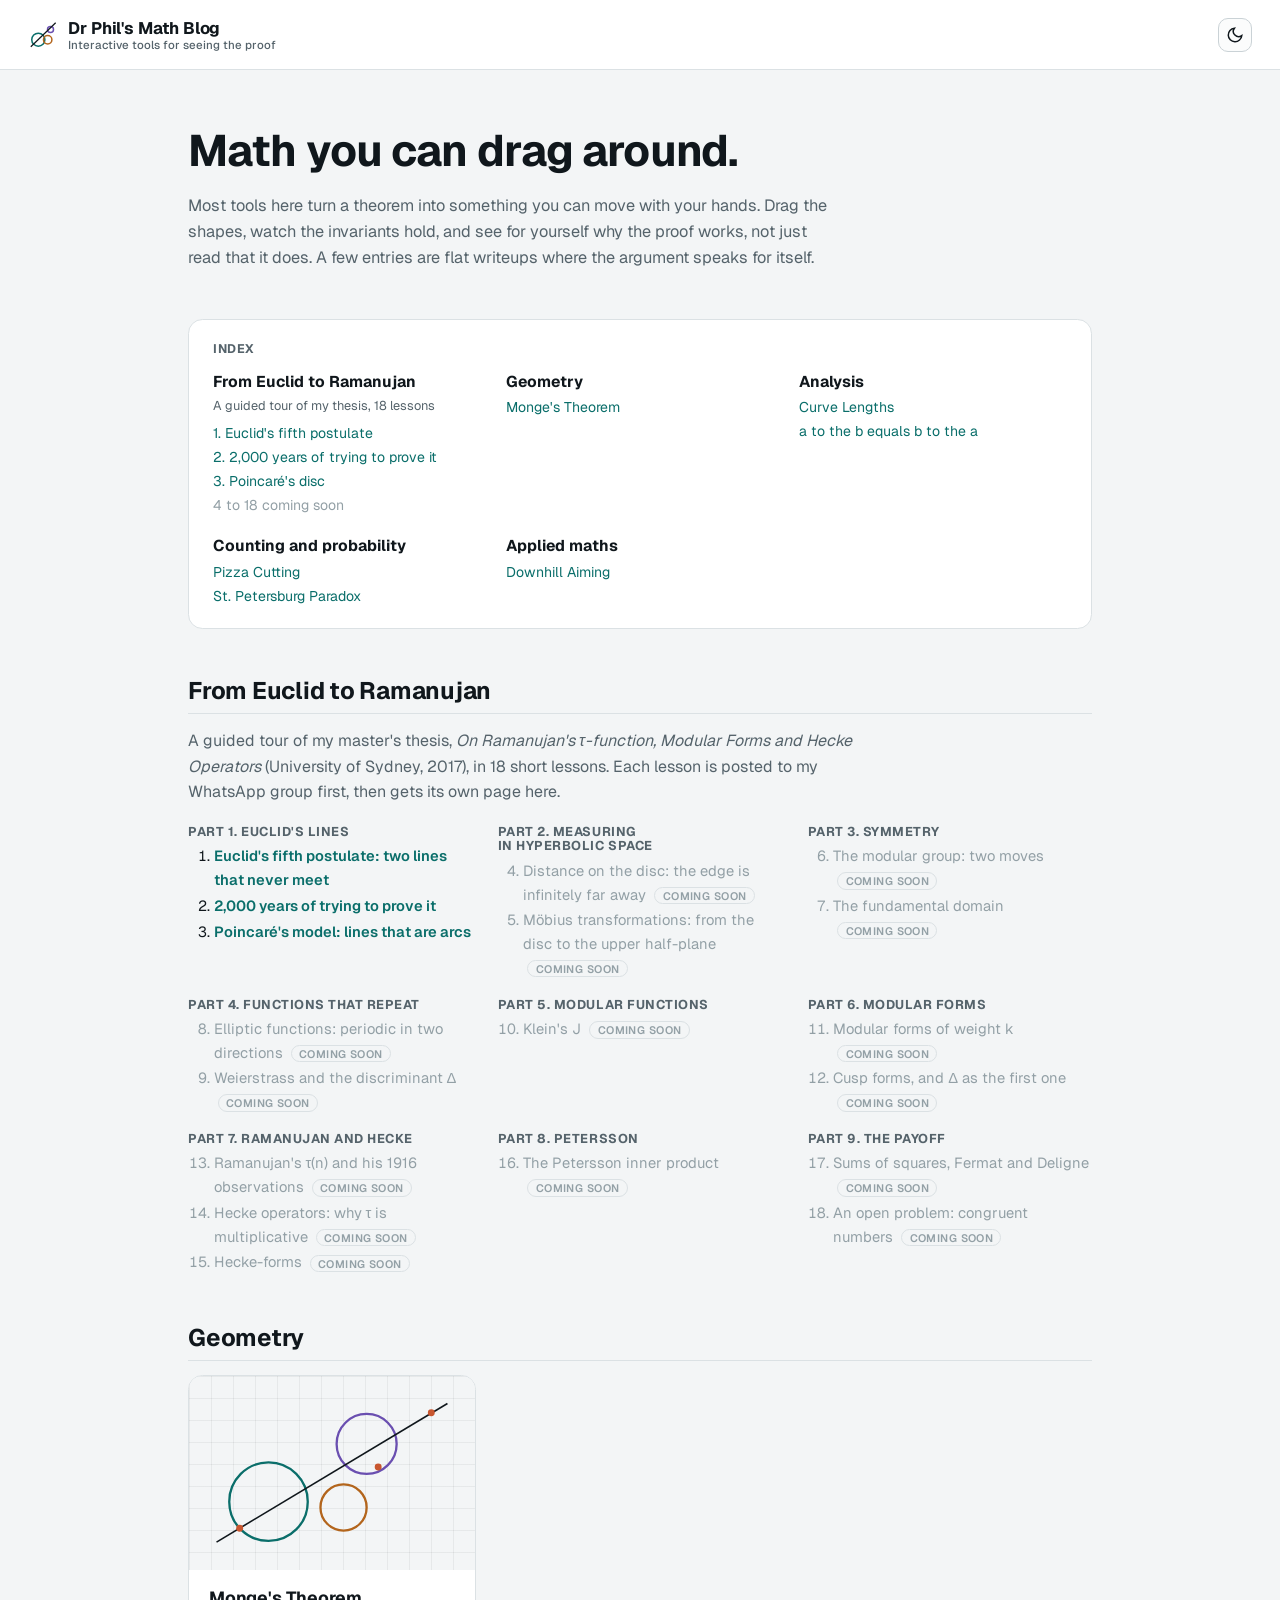
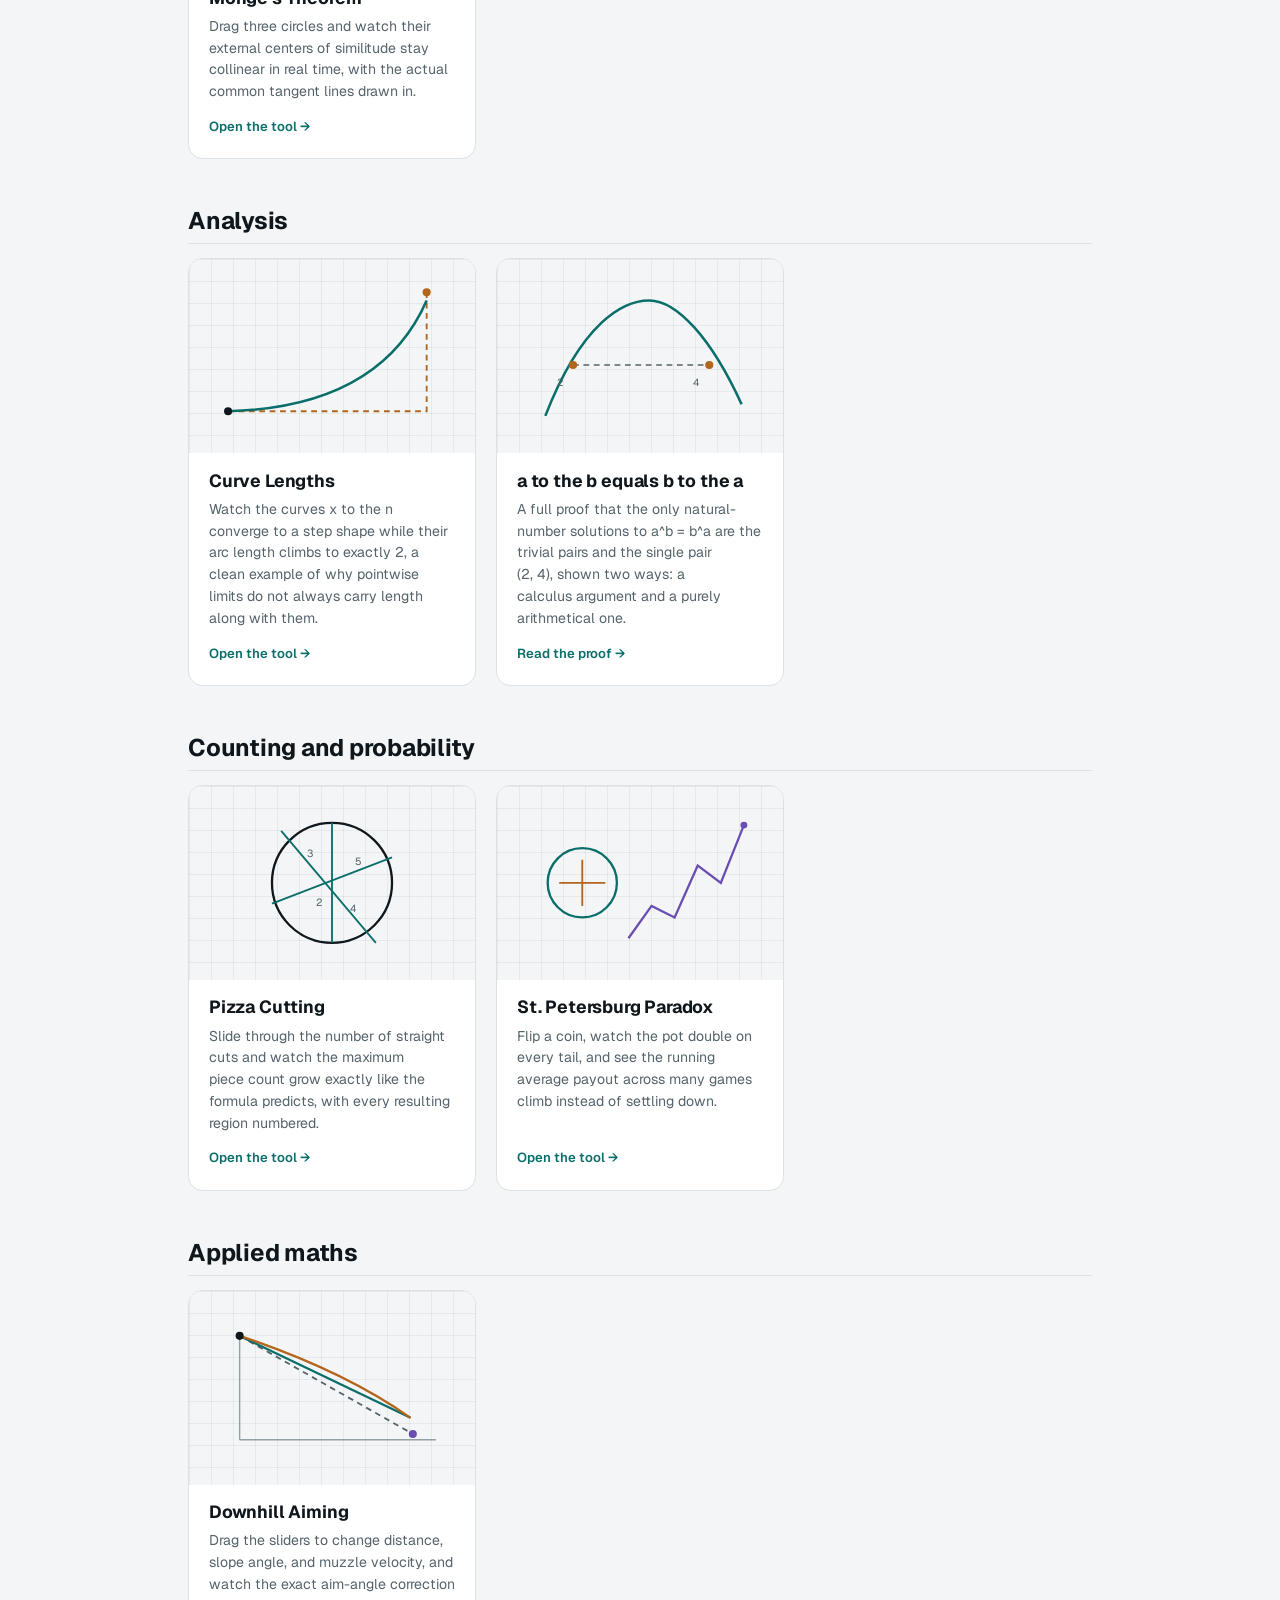
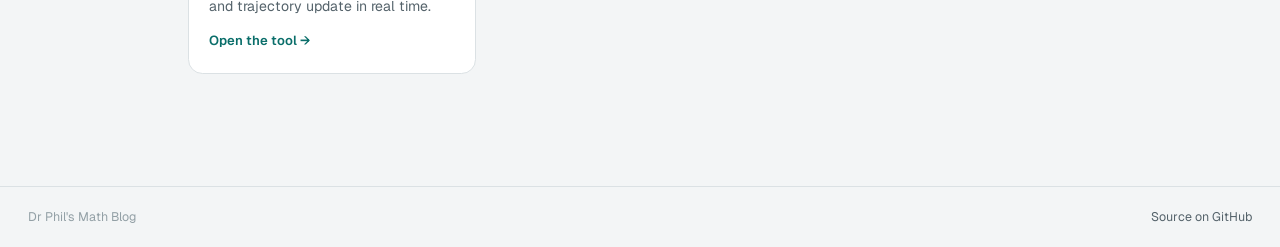
==== commit 0cc45ae8: "Add Lesson 3 of the thesis tour: Poincaré's disc (lines, parallels and triangles) Co-Authored-By: Cl" ====
--- a/index.html
+++ b/index.html
@@ -51,7 +51,7 @@
         <div>
           <h3><a href="#tour">From Euclid to Ramanujan</a></h3>
           <p class="index-sub">A guided tour of my thesis, 18 lessons</p>
-          <ul><li><a href="tour/01-parallel-postulate/">1. Euclid's fifth postulate</a></li><li><a href="tour/02-two-thousand-years/">2. 2,000 years of trying to prove it</a></li><li class="soon">3 to 18 coming soon</li></ul>
+          <ul><li><a href="tour/01-parallel-postulate/">1. Euclid's fifth postulate</a></li><li><a href="tour/02-two-thousand-years/">2. 2,000 years of trying to prove it</a></li><li><a href="tour/03-poincare-disc/">3. Poincar&eacute;'s disc</a></li><li class="soon">4 to 18 coming soon</li></ul>
         </div>
         <div>
           <h3><a href="#geometry">Geometry</a></h3>
@@ -81,7 +81,7 @@
           <ol>
             <li value="1"><a href="tour/01-parallel-postulate/">Euclid's fifth postulate: two lines that never meet</a></li>
             <li value="2"><a href="tour/02-two-thousand-years/">2,000 years of trying to prove it</a></li>
-            <li value="3" class="soon">Poincaré's model: lines that are arcs <span class="soon-tag">coming soon</span></li>
+            <li value="3"><a href="tour/03-poincare-disc/">Poincaré's model: lines that are arcs</a></li>
           </ol>
         </div>
         <div class="tour-part">
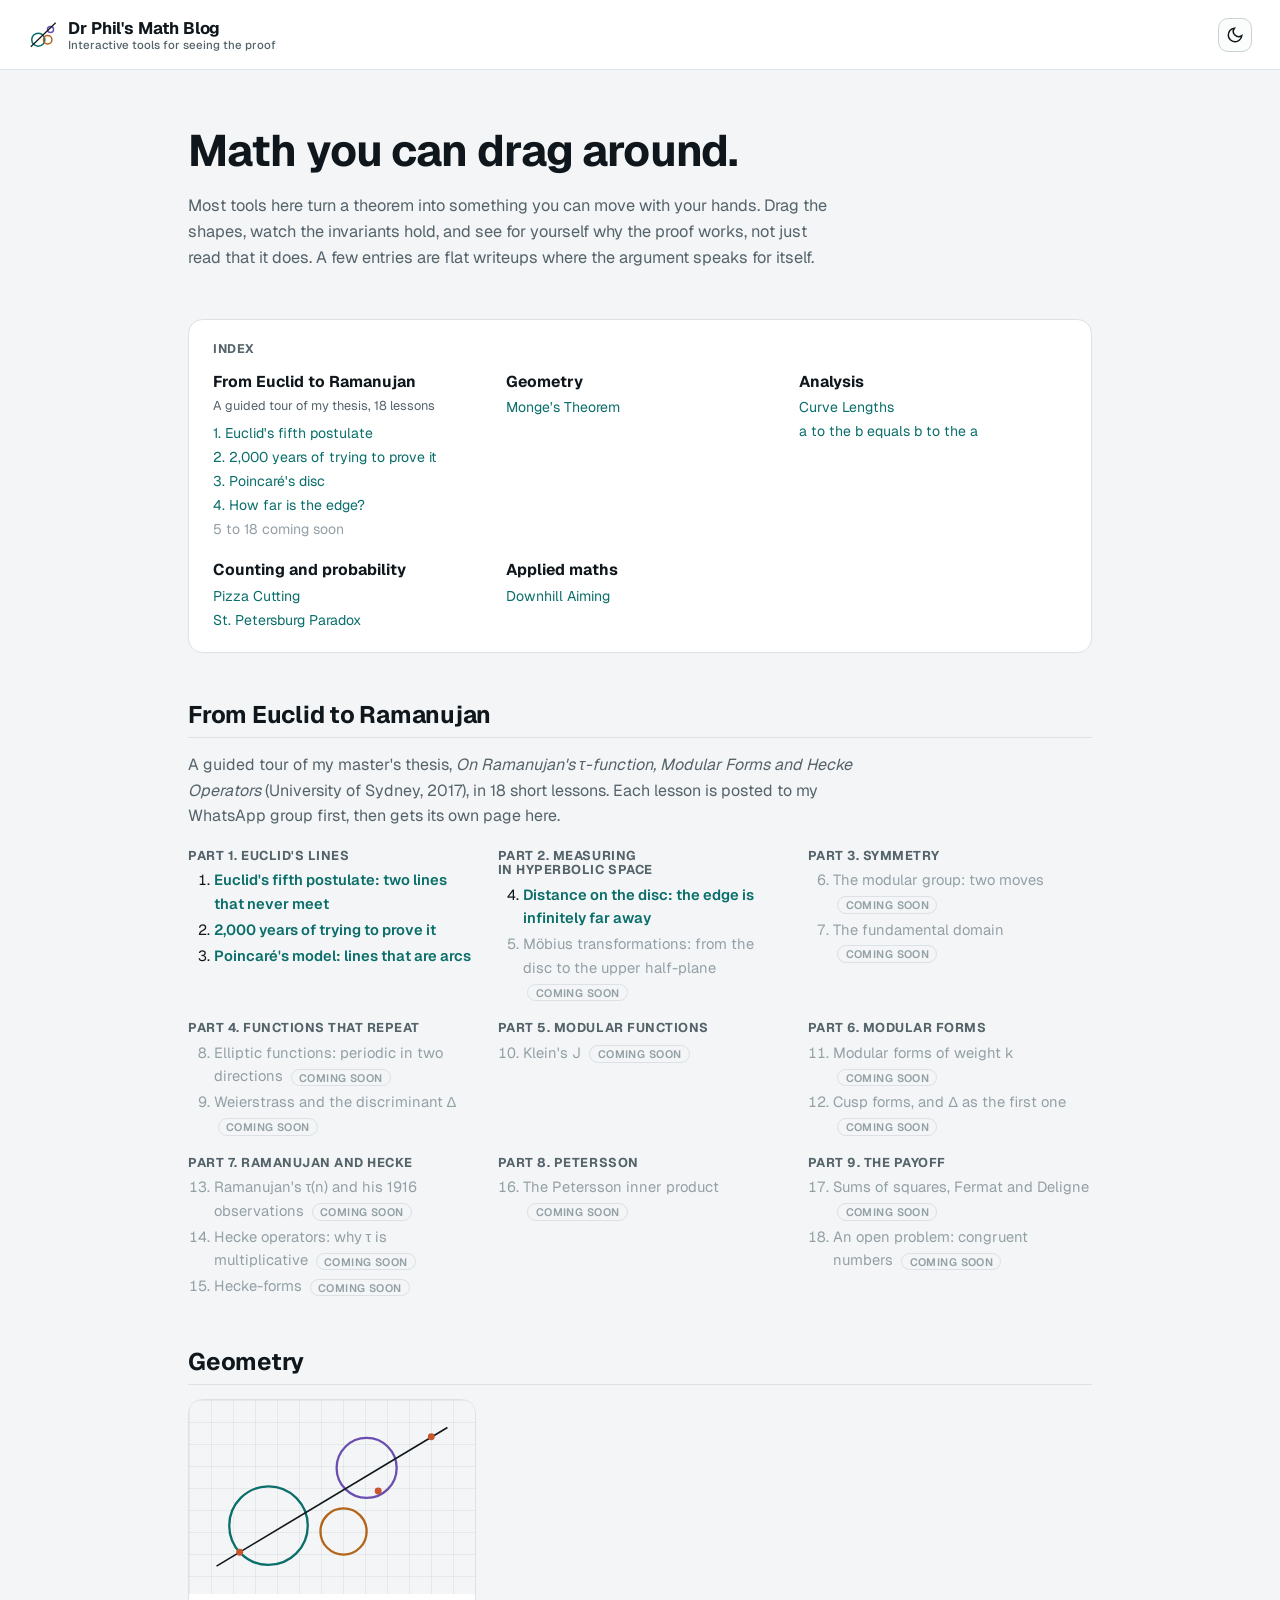
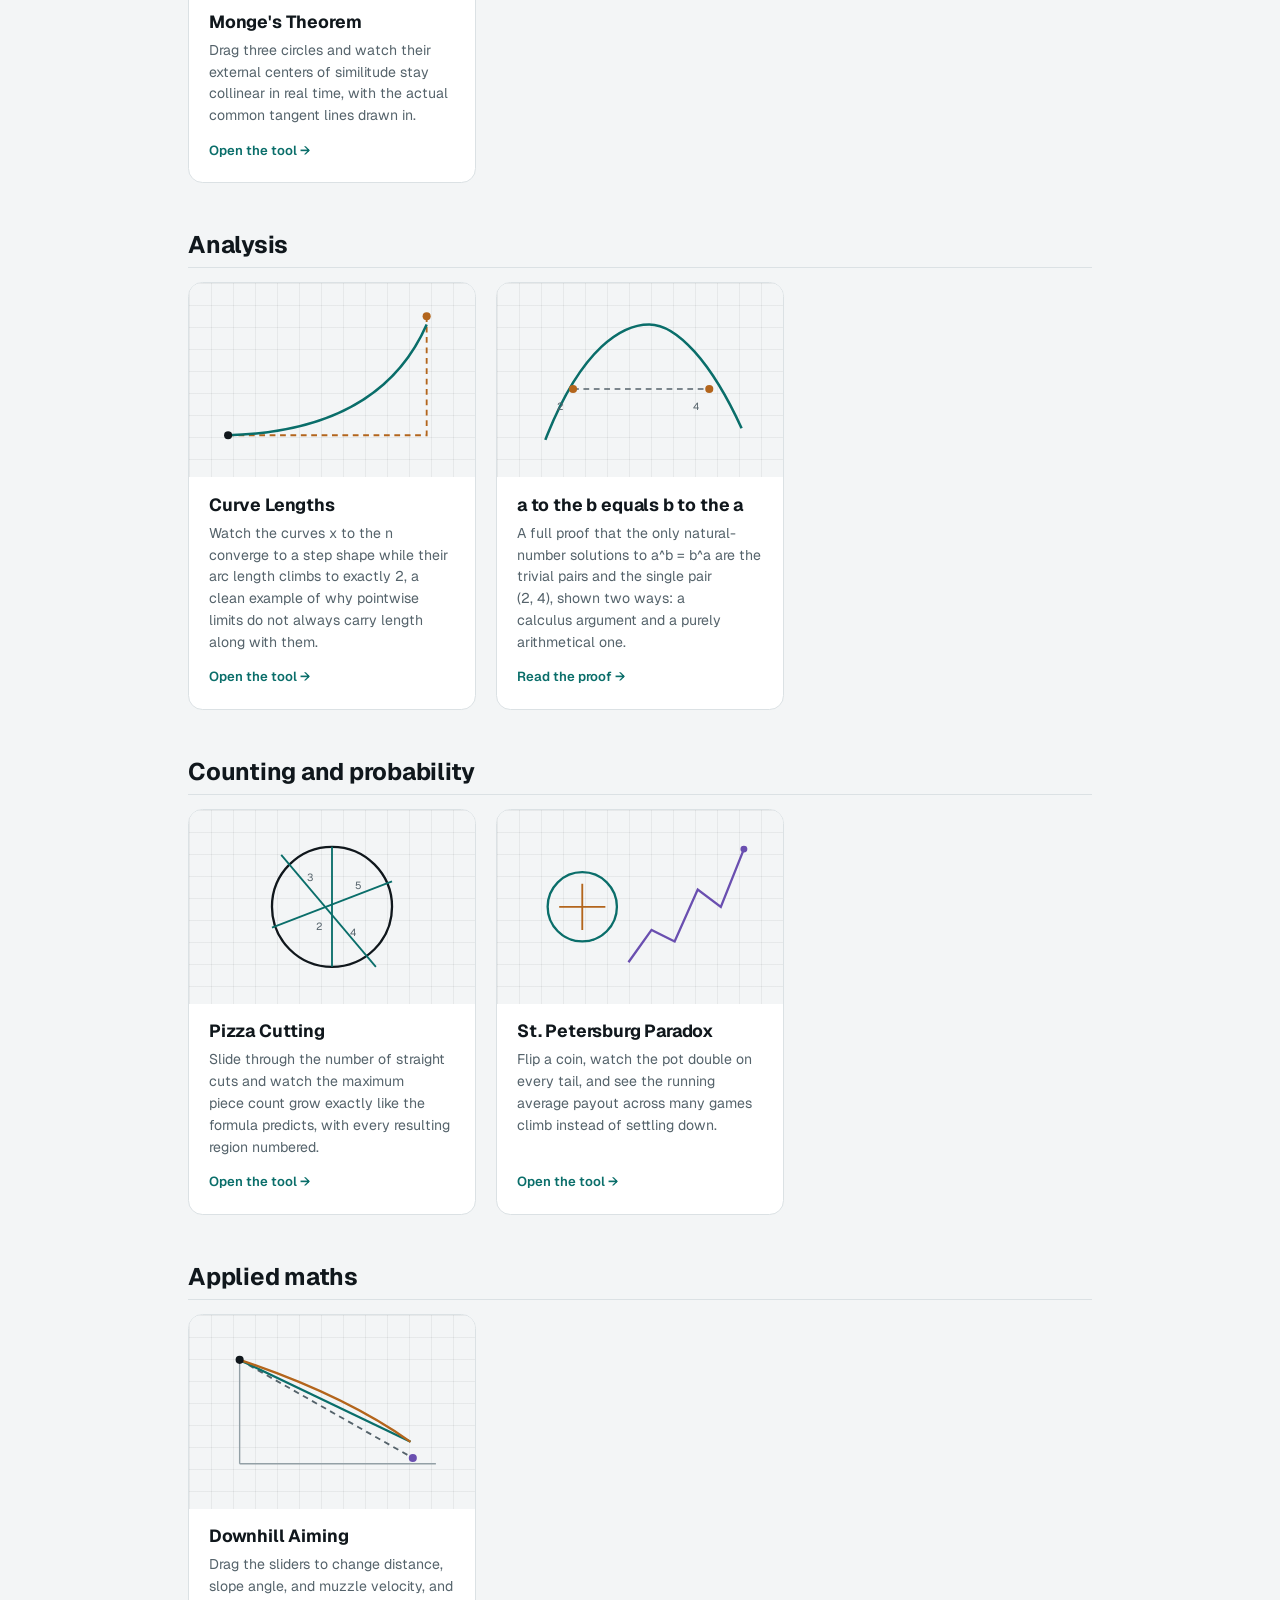
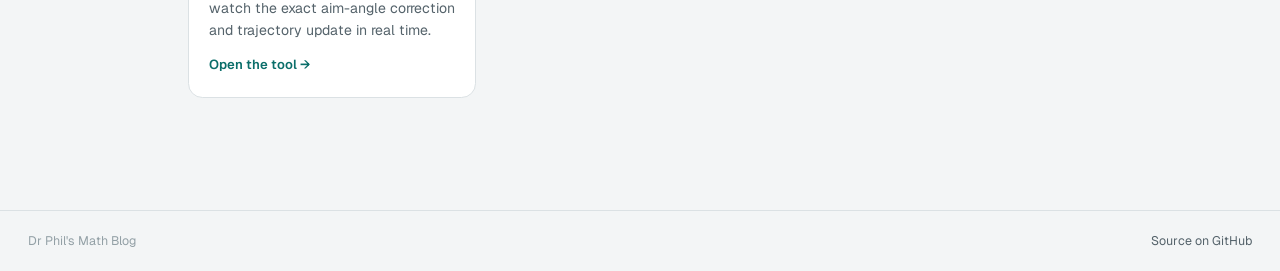
==== commit fcbdc000: "Add Lesson 4 of the thesis tour: distance in the Poincaré disc Co-Authored-By: Claude Opus 5.5 <nore" ====
--- a/index.html
+++ b/index.html
@@ -51,7 +51,7 @@
         <div>
           <h3><a href="#tour">From Euclid to Ramanujan</a></h3>
           <p class="index-sub">A guided tour of my thesis, 18 lessons</p>
-          <ul><li><a href="tour/01-parallel-postulate/">1. Euclid's fifth postulate</a></li><li><a href="tour/02-two-thousand-years/">2. 2,000 years of trying to prove it</a></li><li><a href="tour/03-poincare-disc/">3. Poincar&eacute;'s disc</a></li><li class="soon">4 to 18 coming soon</li></ul>
+          <ul><li><a href="tour/01-parallel-postulate/">1. Euclid's fifth postulate</a></li><li><a href="tour/02-two-thousand-years/">2. 2,000 years of trying to prove it</a></li><li><a href="tour/03-poincare-disc/">3. Poincar&eacute;'s disc</a></li><li><a href="tour/04-distance/">4. How far is the edge?</a></li><li class="soon">5 to 18 coming soon</li></ul>
         </div>
         <div>
           <h3><a href="#geometry">Geometry</a></h3>
@@ -87,7 +87,7 @@
         <div class="tour-part">
           <h3>Part 2. Measuring in hyperbolic space</h3>
           <ol>
-            <li value="4" class="soon">Distance on the disc: the edge is infinitely far away <span class="soon-tag">coming soon</span></li>
+            <li value="4"><a href="tour/04-distance/">Distance on the disc: the edge is infinitely far away</a></li>
             <li value="5" class="soon">Möbius transformations: from the disc to the upper half-plane <span class="soon-tag">coming soon</span></li>
           </ol>
         </div>
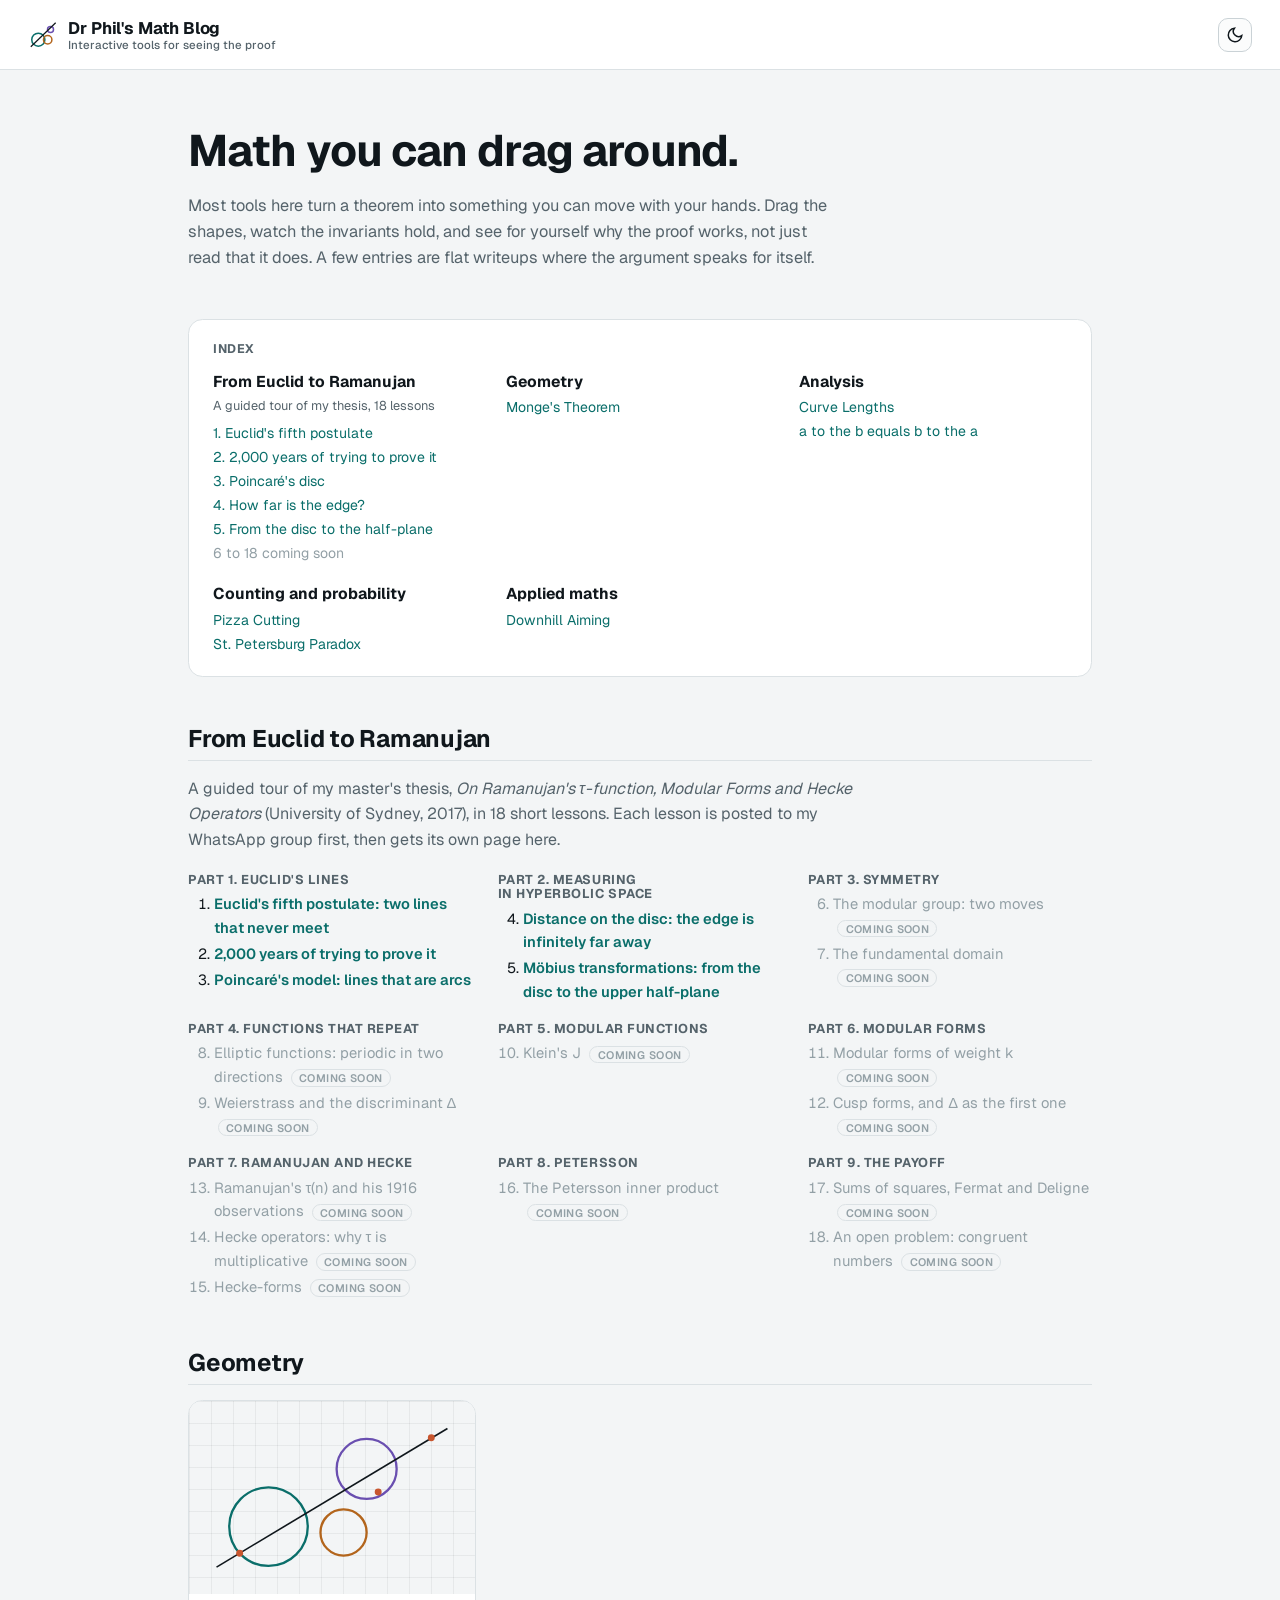
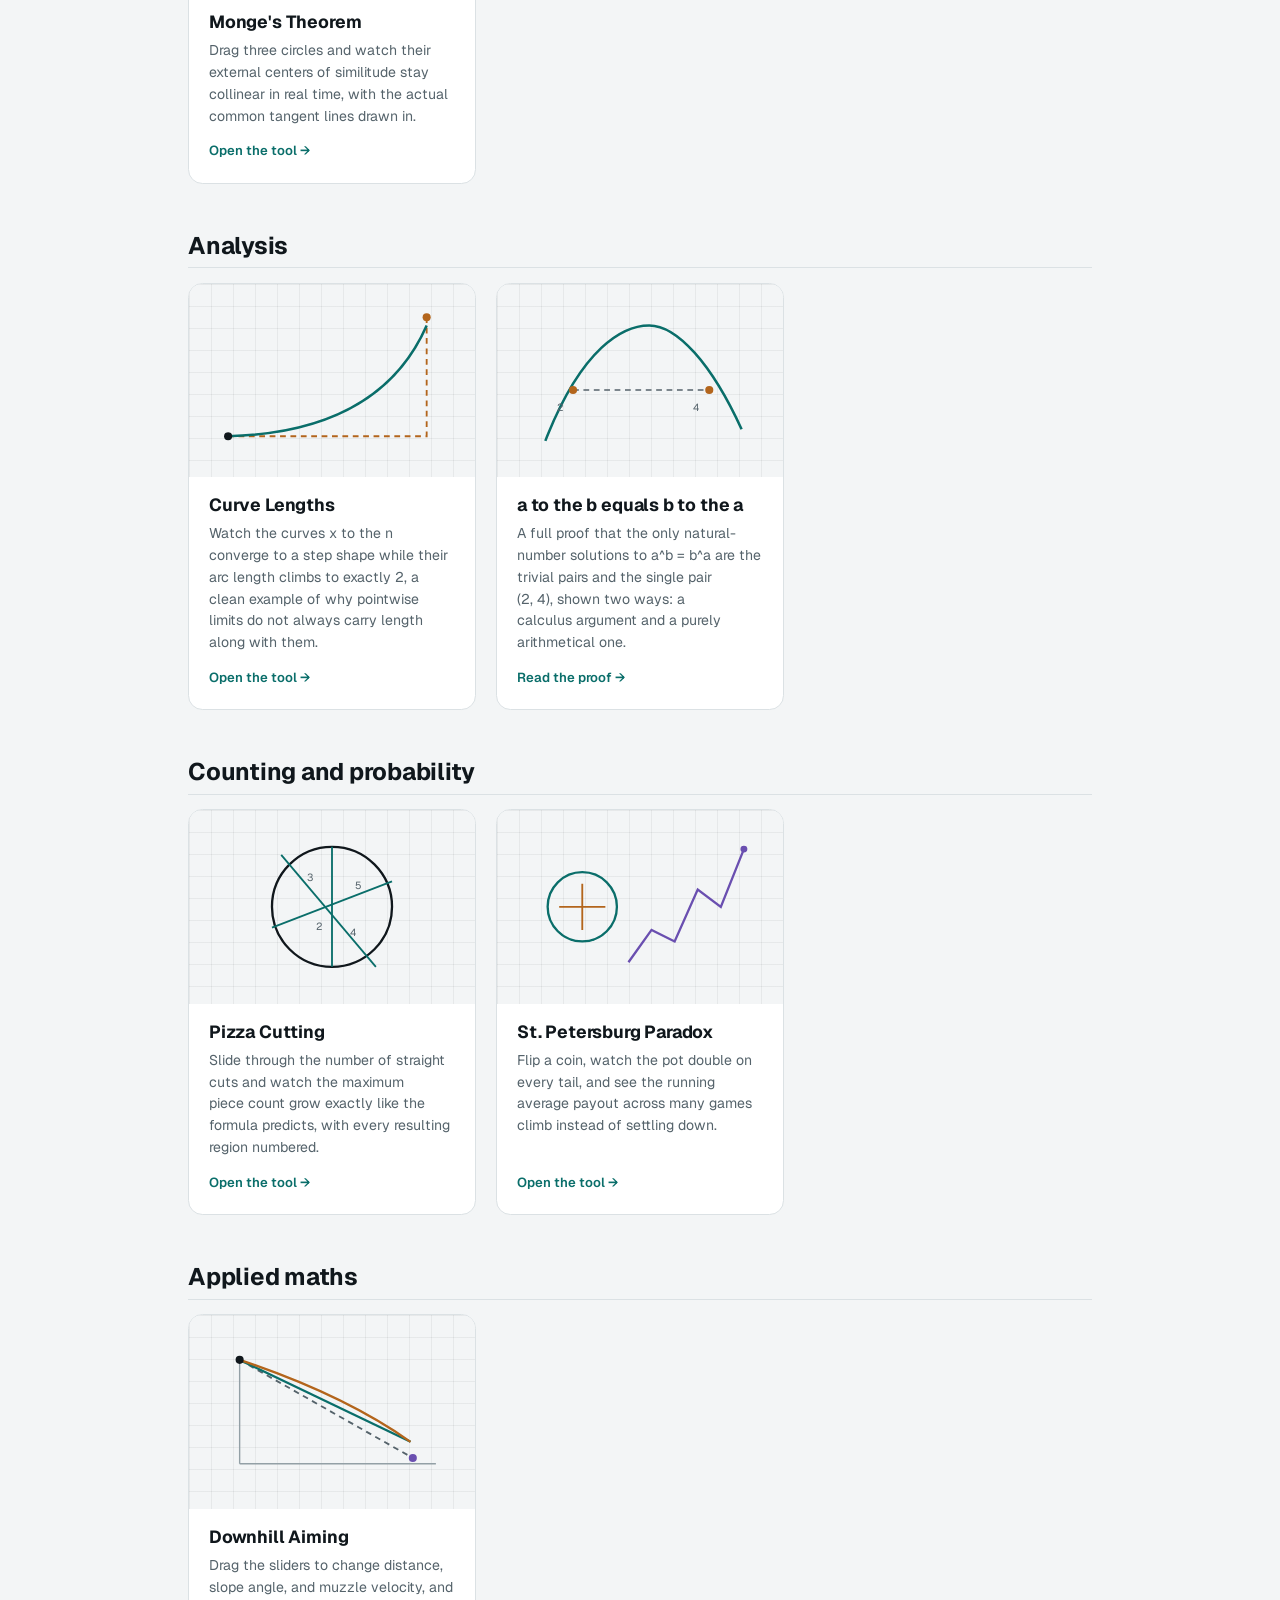
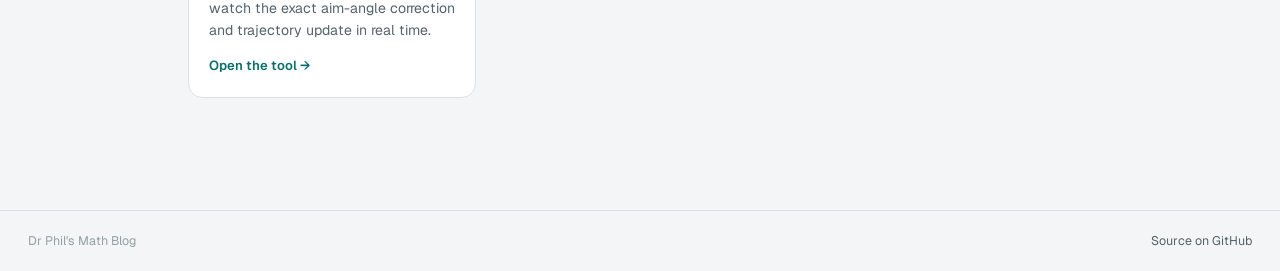
==== commit a90936b2: "Add Lesson 5 of the thesis tour (disc to half-plane) and equivalent cosh distance formulas to Lesson" ====
--- a/index.html
+++ b/index.html
@@ -51,7 +51,7 @@
         <div>
           <h3><a href="#tour">From Euclid to Ramanujan</a></h3>
           <p class="index-sub">A guided tour of my thesis, 18 lessons</p>
-          <ul><li><a href="tour/01-parallel-postulate/">1. Euclid's fifth postulate</a></li><li><a href="tour/02-two-thousand-years/">2. 2,000 years of trying to prove it</a></li><li><a href="tour/03-poincare-disc/">3. Poincar&eacute;'s disc</a></li><li><a href="tour/04-distance/">4. How far is the edge?</a></li><li class="soon">5 to 18 coming soon</li></ul>
+          <ul><li><a href="tour/01-parallel-postulate/">1. Euclid's fifth postulate</a></li><li><a href="tour/02-two-thousand-years/">2. 2,000 years of trying to prove it</a></li><li><a href="tour/03-poincare-disc/">3. Poincar&eacute;'s disc</a></li><li><a href="tour/04-distance/">4. How far is the edge?</a></li><li><a href="tour/05-mobius/">5. From the disc to the half-plane</a></li><li class="soon">6 to 18 coming soon</li></ul>
         </div>
         <div>
           <h3><a href="#geometry">Geometry</a></h3>
@@ -88,7 +88,7 @@
           <h3>Part 2. Measuring in hyperbolic space</h3>
           <ol>
             <li value="4"><a href="tour/04-distance/">Distance on the disc: the edge is infinitely far away</a></li>
-            <li value="5" class="soon">Möbius transformations: from the disc to the upper half-plane <span class="soon-tag">coming soon</span></li>
+            <li value="5"><a href="tour/05-mobius/">Möbius transformations: from the disc to the upper half-plane</a></li>
           </ol>
         </div>
         <div class="tour-part">
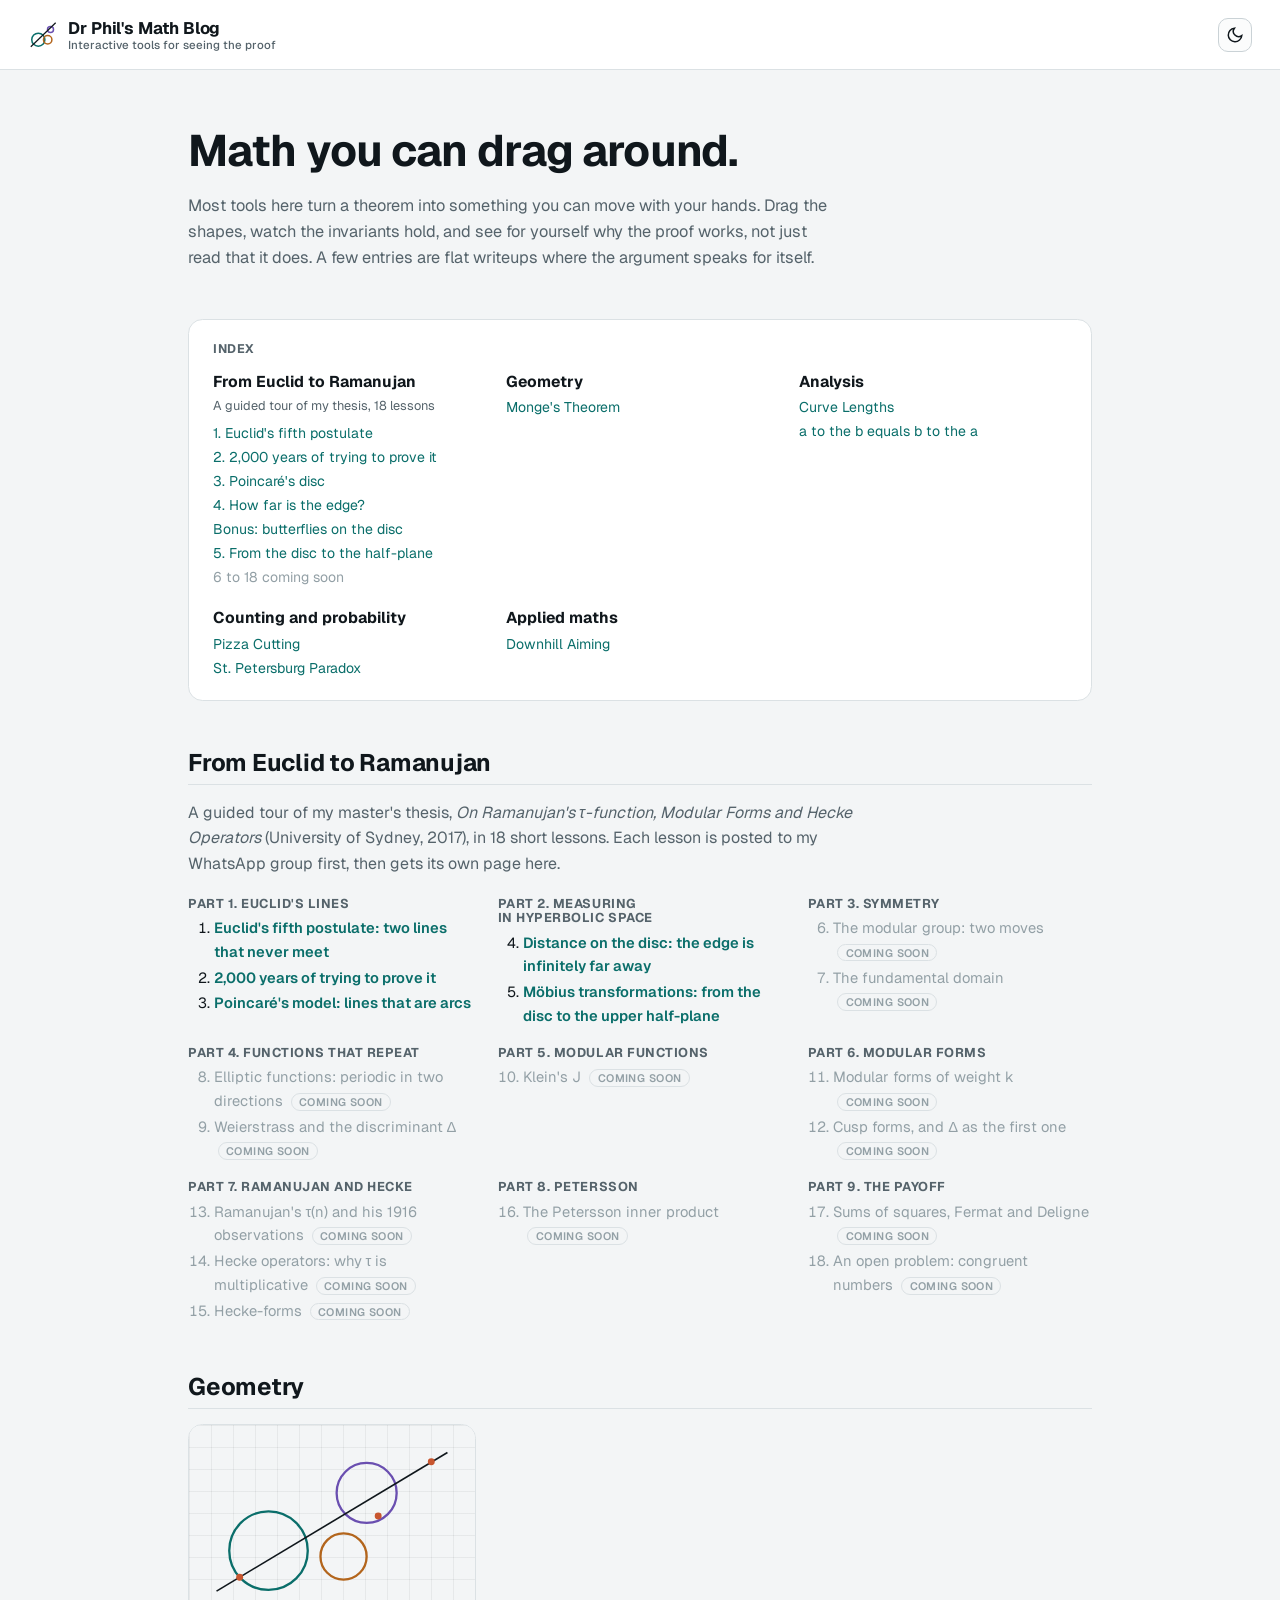
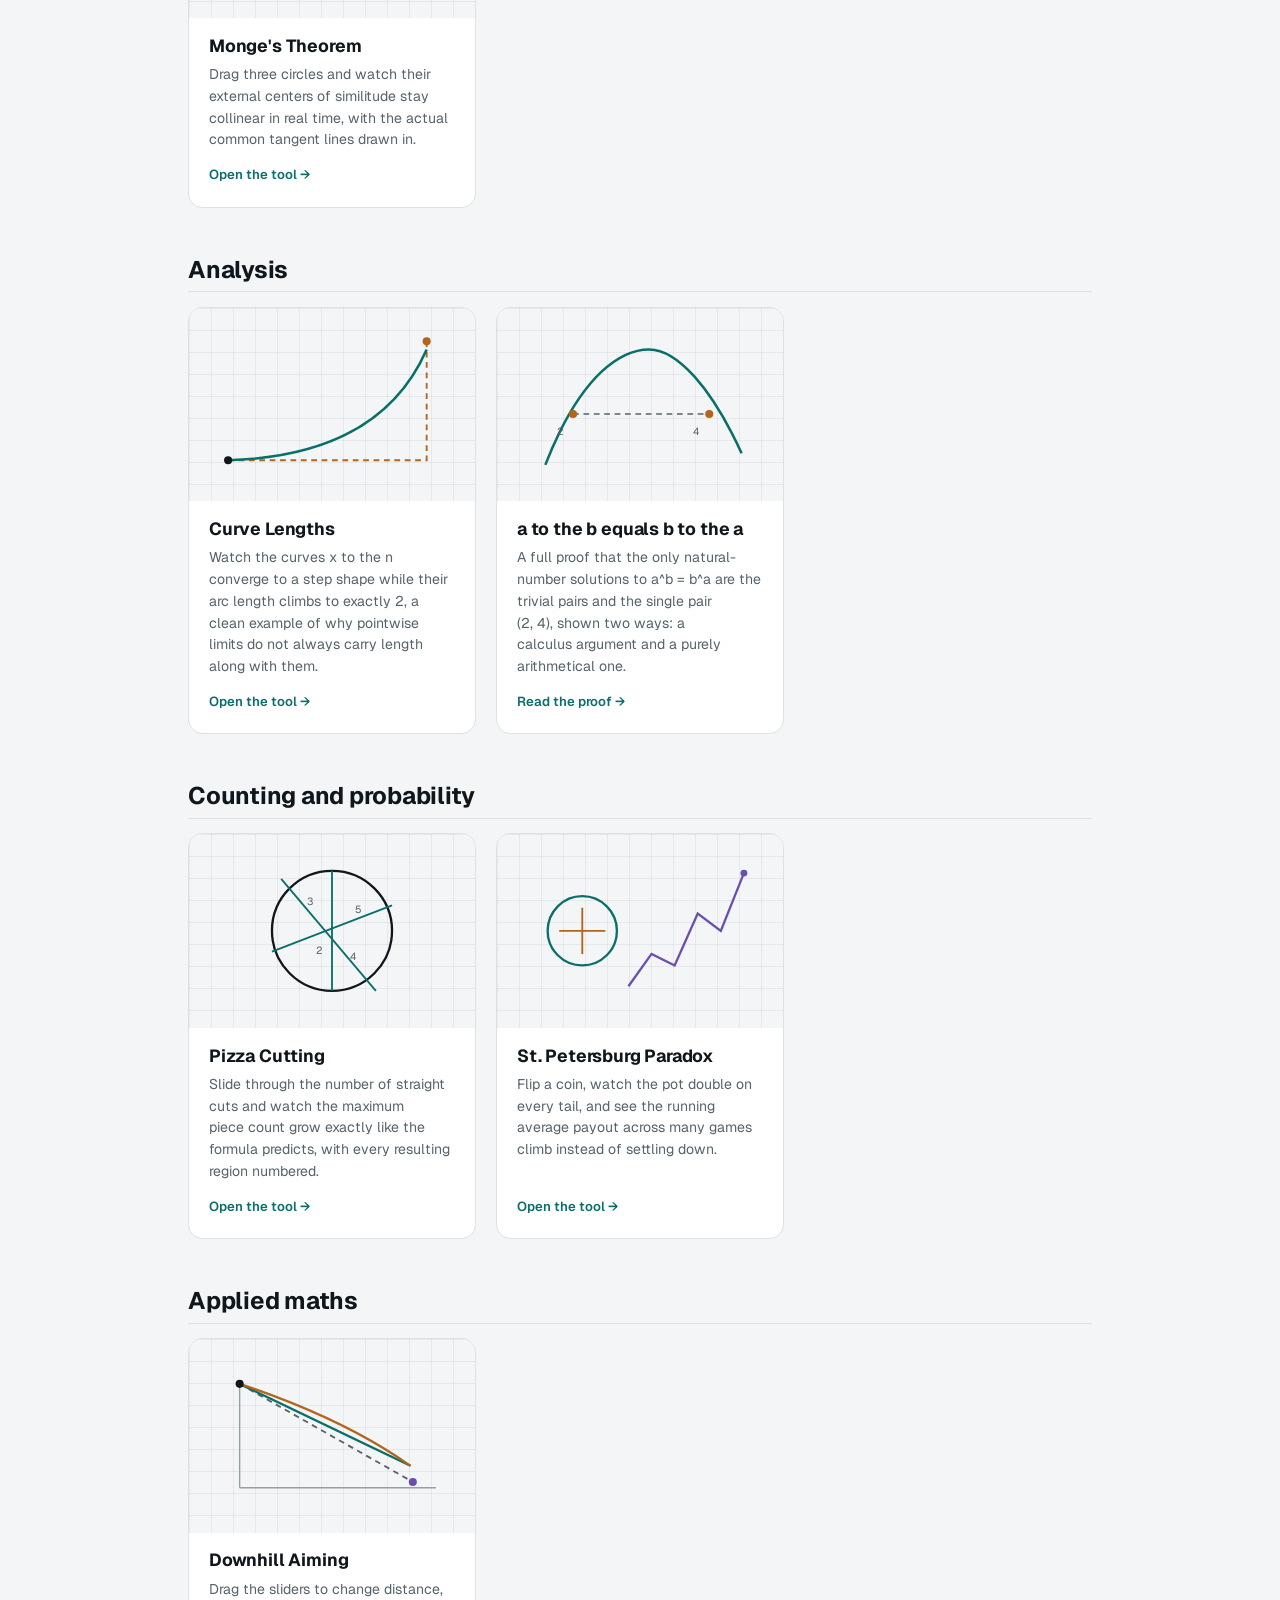
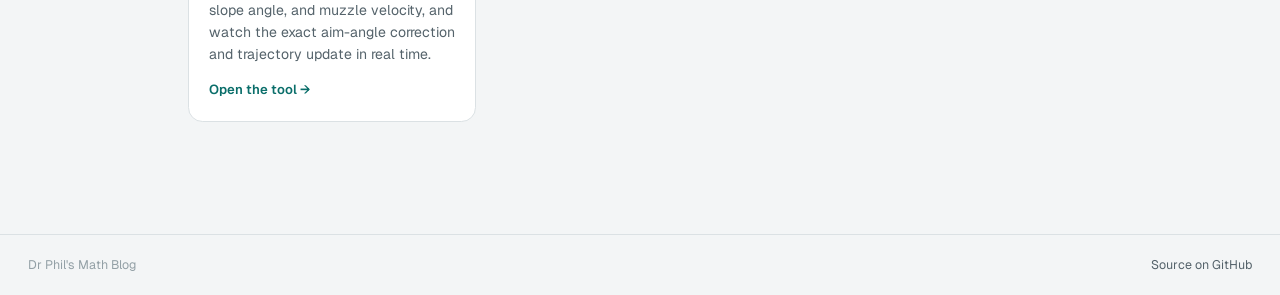
==== commit 236dee38: "Add bonus page: butterflies walking across the Poincaré disc (Three.js), linked from Lesson 4 Co-Aut" ====
--- a/index.html
+++ b/index.html
@@ -51,7 +51,7 @@
         <div>
           <h3><a href="#tour">From Euclid to Ramanujan</a></h3>
           <p class="index-sub">A guided tour of my thesis, 18 lessons</p>
-          <ul><li><a href="tour/01-parallel-postulate/">1. Euclid's fifth postulate</a></li><li><a href="tour/02-two-thousand-years/">2. 2,000 years of trying to prove it</a></li><li><a href="tour/03-poincare-disc/">3. Poincar&eacute;'s disc</a></li><li><a href="tour/04-distance/">4. How far is the edge?</a></li><li><a href="tour/05-mobius/">5. From the disc to the half-plane</a></li><li class="soon">6 to 18 coming soon</li></ul>
+          <ul><li><a href="tour/01-parallel-postulate/">1. Euclid's fifth postulate</a></li><li><a href="tour/02-two-thousand-years/">2. 2,000 years of trying to prove it</a></li><li><a href="tour/03-poincare-disc/">3. Poincar&eacute;'s disc</a></li><li><a href="tour/04-distance/">4. How far is the edge?</a></li><li><a href="tour/04-distance/butterflies/">Bonus: butterflies on the disc</a></li><li><a href="tour/05-mobius/">5. From the disc to the half-plane</a></li><li class="soon">6 to 18 coming soon</li></ul>
         </div>
         <div>
           <h3><a href="#geometry">Geometry</a></h3>
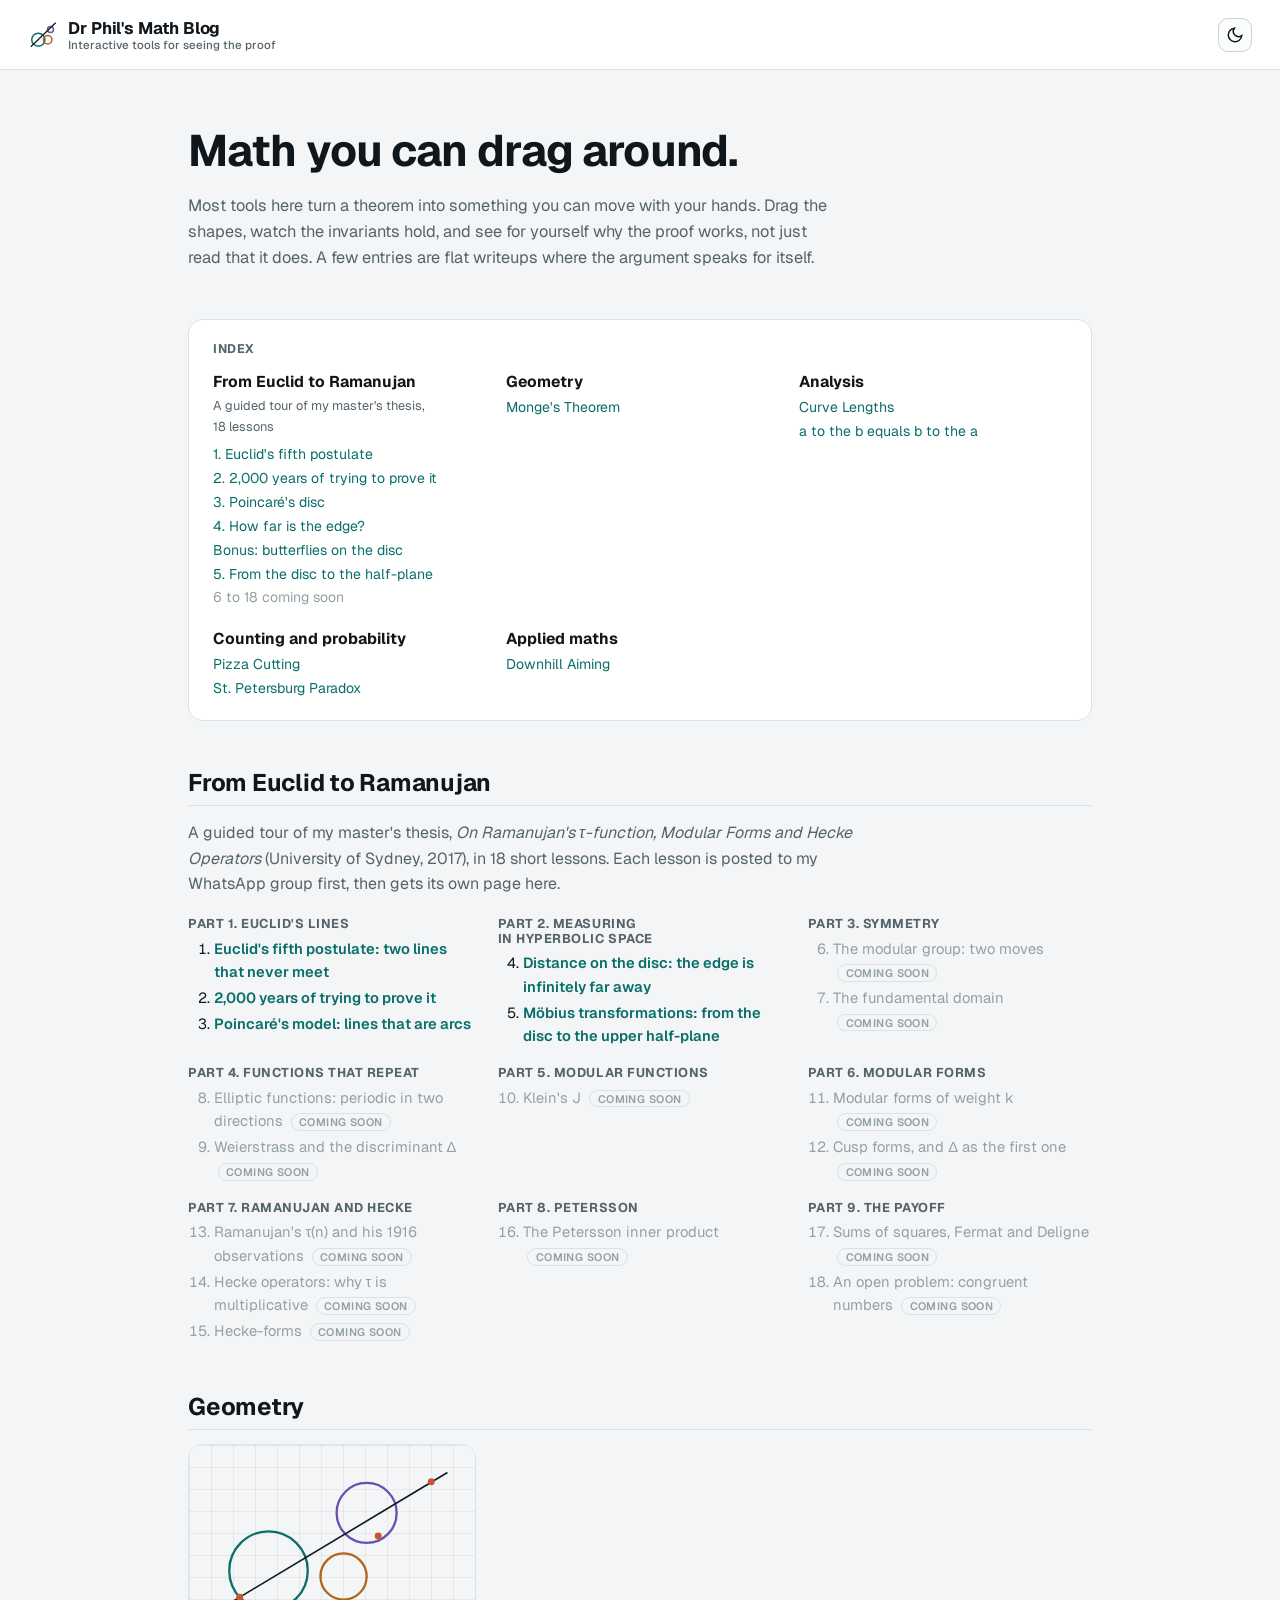
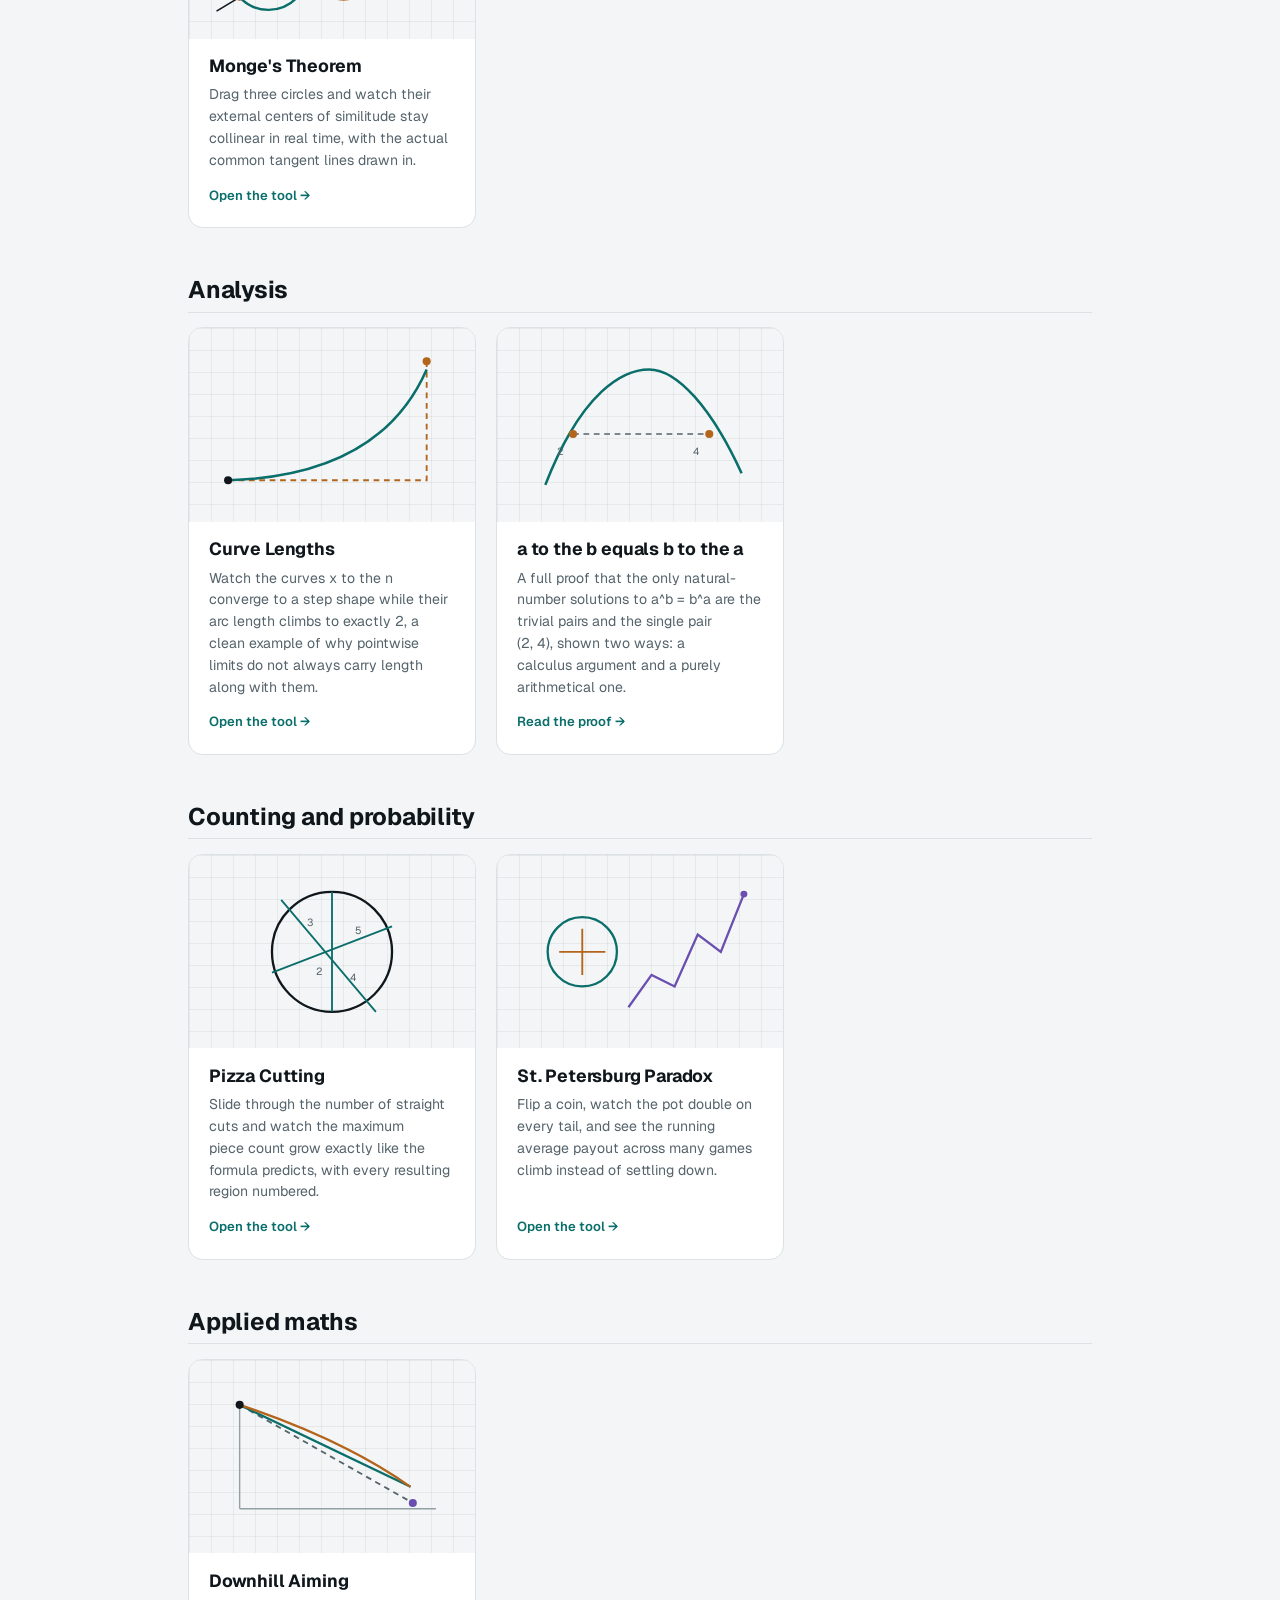
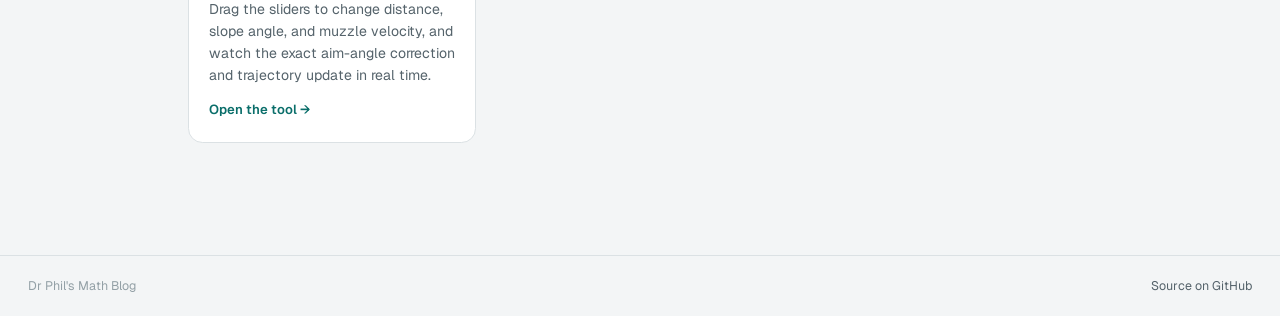
==== commit 4f6b01e5: "Home page: say 'my master's thesis' in the tour index Co-Authored-By: Claude Opus 5.5 <noreply@anthr" ====
--- a/index.html
+++ b/index.html
@@ -50,7 +50,7 @@
       <div class="index-cols">
         <div>
           <h3><a href="#tour">From Euclid to Ramanujan</a></h3>
-          <p class="index-sub">A guided tour of my thesis, 18 lessons</p>
+          <p class="index-sub">A guided tour of my master's thesis, 18 lessons</p>
           <ul><li><a href="tour/01-parallel-postulate/">1. Euclid's fifth postulate</a></li><li><a href="tour/02-two-thousand-years/">2. 2,000 years of trying to prove it</a></li><li><a href="tour/03-poincare-disc/">3. Poincar&eacute;'s disc</a></li><li><a href="tour/04-distance/">4. How far is the edge?</a></li><li><a href="tour/04-distance/butterflies/">Bonus: butterflies on the disc</a></li><li><a href="tour/05-mobius/">5. From the disc to the half-plane</a></li><li class="soon">6 to 18 coming soon</li></ul>
         </div>
         <div>
